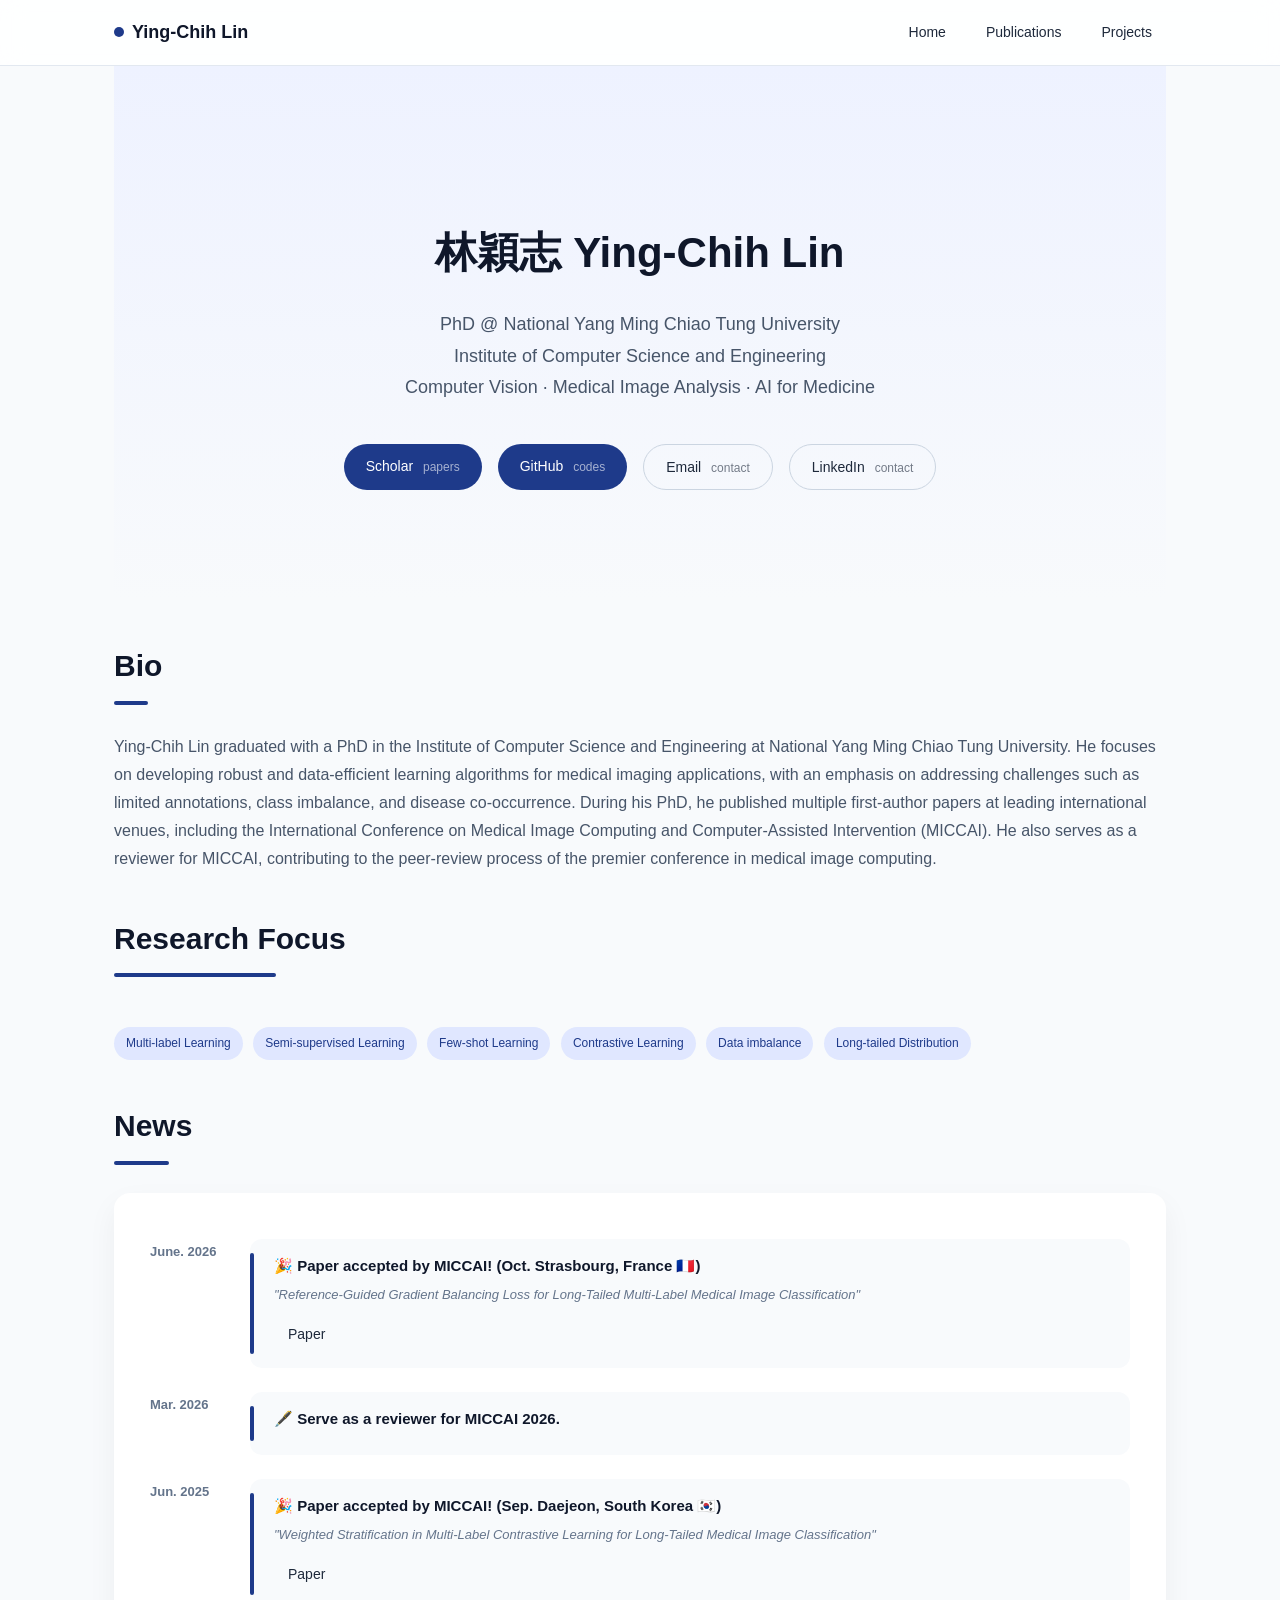
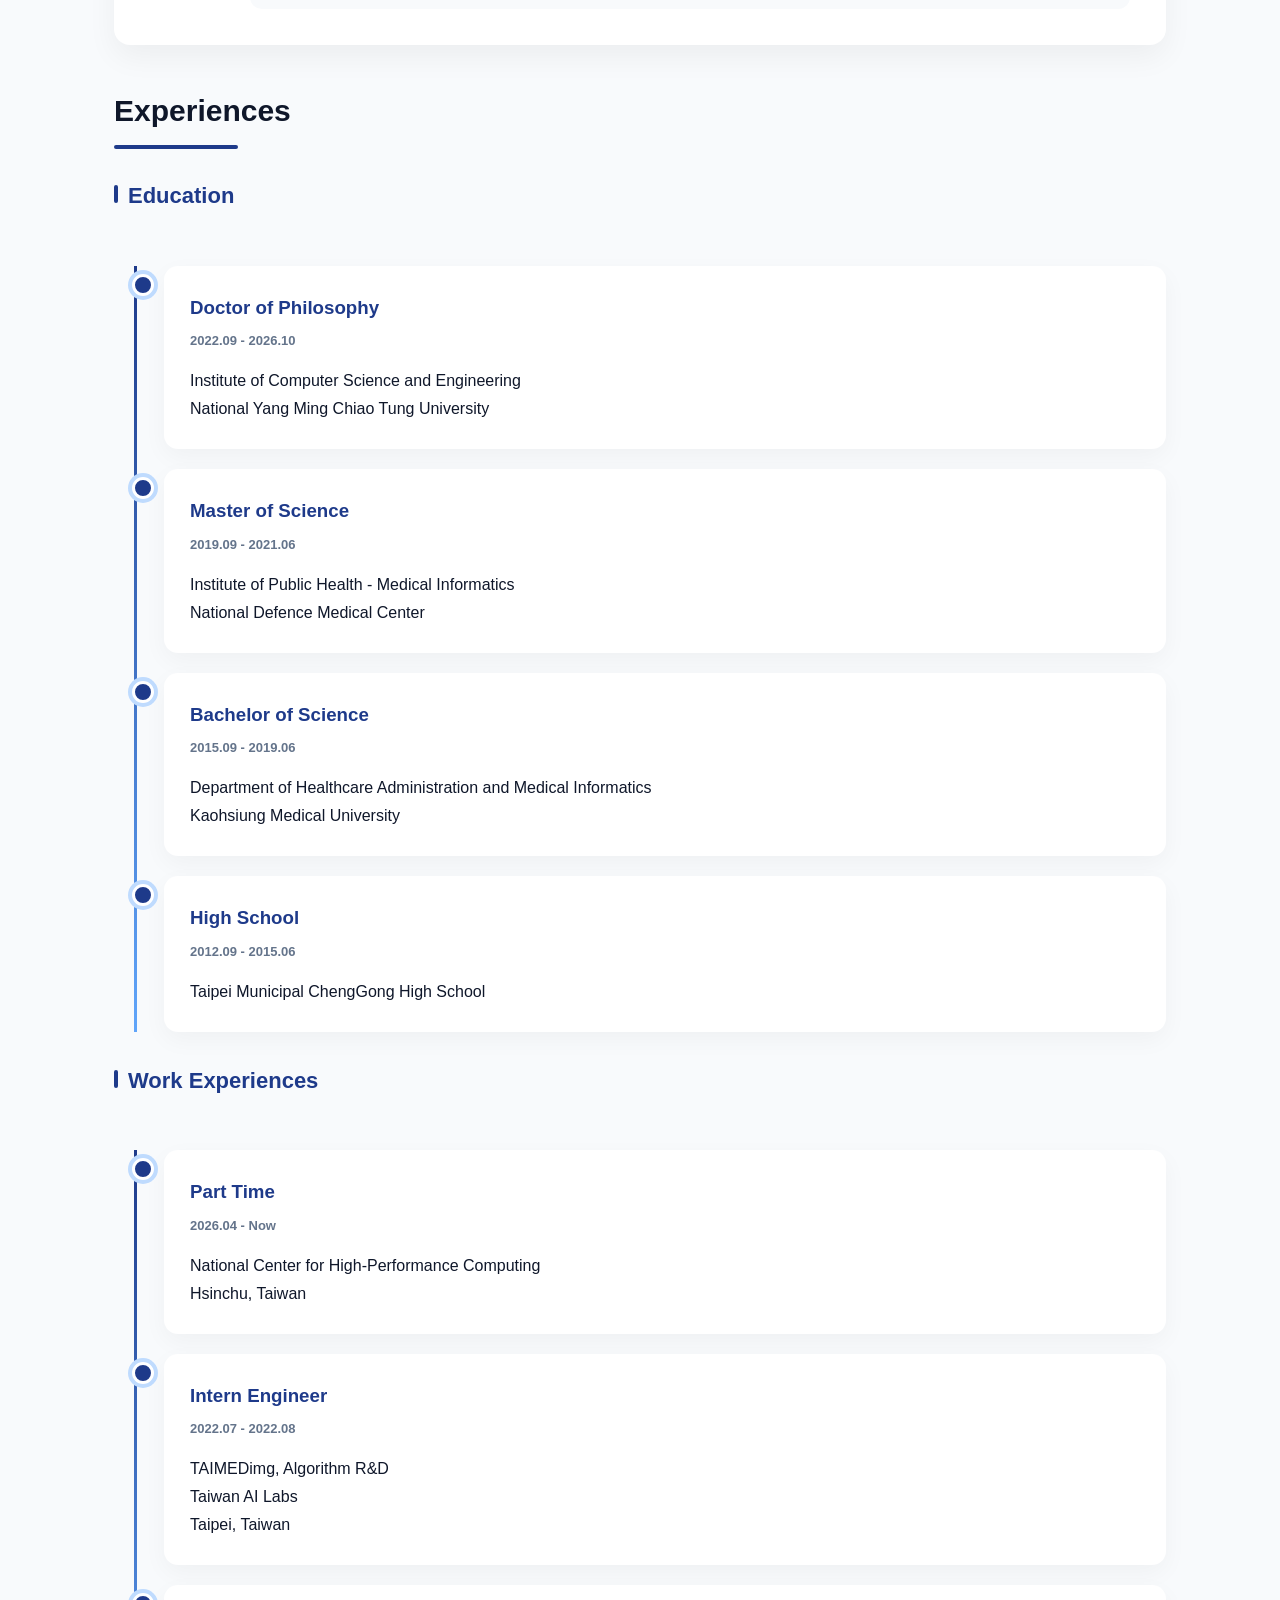
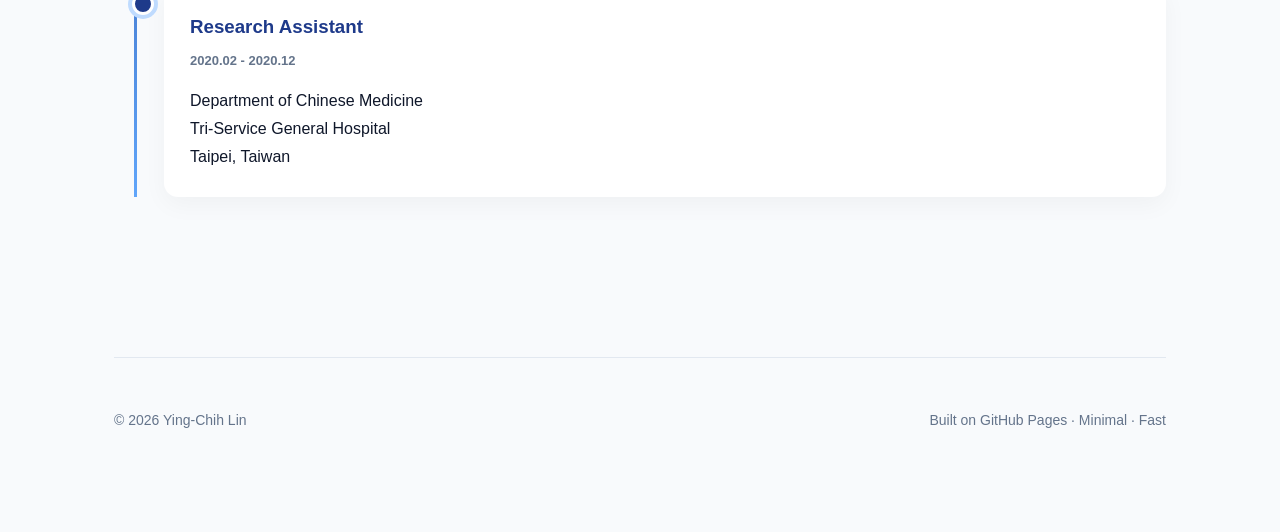
==== index.html @ f3a51320 "Rename display name to Ying-Chih Lin and mark equal contribution on MICCAI paper Co-Authored-By: Cla" ====
<!doctype html>
<html lang="zh-Hant">
<head>
  <meta charset="utf-8" />
  <meta name="viewport" content="width=device-width,initial-scale=1" />
  <title>Projects | Ying-Chih Lin</title>
  <link rel="stylesheet" href="assets/style.css" />
</head>
<body>
  <div class="nav">
    <div class="nav-inner">
      <div class="brand"><span class="dot"></span> Ying-Chih Lin</div>
      <div class="links">
        <a class="pill-link" href="#top">Home</a>
        <a class="pill-link" href="publications.html">Publications</a>
        <a class="pill-link" href="projects.html">Projects</a>
        <!-- <a class="pill-link" href="experience.html">Experience</a> -->
      </div>
    </div>
  </div>

  <div class="container" id="top">

    <!-- HERO -->
    <section class="hero hero-bg">
      <h1 class="h1">林穎志 Ying-Chih Lin</h1>
      <p class="subtitle">
        PhD @ National Yang Ming Chiao Tung University <br>
        Institute of Computer Science and Engineering <br>
        Computer Vision · Medical Image Analysis · AI for Medicine
      </p>

      <div class="actions">
        <a class="btn primary" href="https://scholar.google.com.tw/citations?user=gH6cDLkAAAAJ" target="_blank">
          Scholar <span class="hint">papers</span>
        </a>
        <a class="btn primary" href="https://github.com/xup6YJ" target="_blank">
          GitHub <span class="hint">codes</span>
        </a>
        <a class="btn" href="mailto:xup6yj9619@gmail.com" target="_blank">
          Email <span class="hint">contact</span>
        </a>
        <a class="btn" href="https://www.linkedin.com/in/ying-chih-lin-a31a74209?utm_source=share_via&utm_content=profile&utm_medium=member_ios" target="_blank">
          LinkedIn <span class="hint">contact</span>
        </a>

        
      </div>
    </section>

    <!-- BIO -->
    <section class="section bio-section">
      <h2 class="section-title">Bio</h2>
      <div class="bio-content">
        Ying-Chih Lin graduated with a PhD in the Institute of Computer Science and Engineering at National Yang Ming Chiao Tung University. He focuses on developing robust and data-efficient learning algorithms for medical imaging applications, with an emphasis on addressing challenges such as limited annotations, class imbalance, and disease co-occurrence. During his PhD, he published multiple first-author papers at leading international venues, including the International Conference on Medical Image Computing and Computer-Assisted Intervention (MICCAI). He also serves as a reviewer for MICCAI, contributing to the peer-review process of the premier conference in medical image computing.
      </div>
    </section>

    <!-- RESEARCH FOCUS -->
    <section class="section">
      <h2 class="section-title">Research Focus</h2>
      <div class="kv">
        <span class="tag">Multi-label Learning</span>
        <span class="tag">Semi-supervised Learning</span>
        <span class="tag">Few-shot Learning</span>
        <span class="tag">Contrastive Learning</span>
        <span class="tag">Data imbalance</span>
        <span class="tag">Long-tailed Distribution</span>
      </div>
    </section>

    <!-- NEWS -->
    <section class="section">
      <h2 class="section-title">News</h2>

      <div class="card-full">
        <div class="news-list">

        <div class="news-item">
          <div class="news-date">June. 2026</div>
          <div class="news-content">
            <div class="news-title">
              🎉 Paper accepted by MICCAI! (Oct. Strasbourg, France 🇫🇷)
            </div>
            <div class="news-desc">
              "Reference-Guided Gradient Balancing Loss for Long-Tailed Multi-Label Medical Image Classification"
            </div>
            <div class="news-links">
              <a class="pill-link" href="https://papers.miccai.org/miccai-2026/paper/0566_paper.pdf" target="_blank">
                Paper
              </a>
            </div>
          </div>
        </div>

        <div class="news-item">
          <div class="news-date">Mar. 2026</div>
          <div class="news-content">
            <div class="news-title">
              🖋️ Serve as a reviewer for MICCAI 2026.
            </div>
          </div>
        </div>

        <div class="news-item">
          <div class="news-date">Jun. 2025</div>
          <div class="news-content">
            <div class="news-title">
              🎉 Paper accepted by MICCAI! (Sep. Daejeon, South Korea 🇰🇷)
            </div>
            <div class="news-desc">
              "Weighted Stratification in Multi-Label Contrastive Learning for Long-Tailed Medical Image Classification"
            </div>
            <div class="news-links">
              <a class="pill-link" href="https://papers.miccai.org/miccai-2025/paper/1834_paper.pdf" target="_blank">
                Paper
              </a>
            </div>
          </div>
        </div>

      </div>
      </div>
    </section>

    <!-- EXPERIENCE -->
    <section id="experience" class="section">

    <h2 class="section-title">Experiences</h2>

    <!-- Education -->
    <div class="exp-group">
        <h3 class="exp-group-title">Education</h3>
        <div class="timeline">

        <div class="timeline-item">
            <div class="timeline-content">
            <h3>Doctor of Philosophy</h3>
            <span class="timeline-date">2022.09 - 2026.10</span>
            <p>
                Institute of Computer Science and Engineering<br>
                National Yang Ming Chiao Tung University
            </p>
            </div>
        </div>

        <div class="timeline-item">
            <div class="timeline-content">
            <h3>Master of Science</h3>
            <span class="timeline-date">2019.09 - 2021.06</span>
            <p>
                Institute of Public Health - Medical Informatics<br>
                National Defence Medical Center
            </p>
            </div>
        </div>

        <div class="timeline-item">
            <div class="timeline-content">
            <h3>Bachelor of Science</h3>
            <span class="timeline-date">2015.09 - 2019.06</span>
            <p>
                Department of Healthcare Administration and Medical Informatics<br>
                Kaohsiung Medical University
            </p>
            </div>
        </div>

        <div class="timeline-item">
            <div class="timeline-content">
            <h3>High School</h3>
            <span class="timeline-date">2012.09 - 2015.06</span>
            <p>
                Taipei Municipal ChengGong High School
            </p>
            </div>
        </div>

        </div>
    </div>

    <!-- Work -->
    <div class="exp-group">
        <h3 class="exp-group-title">Work Experiences</h3>
        <div class="timeline">
        
        <div class="timeline-item">
            <div class="timeline-content">
            <h3>Part Time</h3>
            <span class="timeline-date">2026.04 - Now</span>
            <p>
                <!-- TAIMEDimg, Algorithm R&D<br> -->
                National Center for High-Performance Computing<br>
                Hsinchu, Taiwan
            </p>
            </div>
        </div>


        <div class="timeline-item">
            <div class="timeline-content">
            <h3>Intern Engineer</h3>
            <span class="timeline-date">2022.07 - 2022.08</span>
            <p>
                TAIMEDimg, Algorithm R&D<br>
                Taiwan AI Labs<br>
                Taipei, Taiwan
            </p>
            </div>
        </div>


        <div class="timeline-item">
            <div class="timeline-content">
            <h3>Research Assistant</h3>
            <span class="timeline-date">2020.02 - 2020.12</span>
            <p>
                Department of Chinese Medicine<br>
                Tri-Service General Hospital<br>
                Taipei, Taiwan
            </p>
            </div>
        </div>

        </div>
    </div>

    </section>

    <div class="footer">
      <span>© <span id="y"></span> Ying-Chih Lin</span>
      <span>Built on GitHub Pages · Minimal · Fast</span>
    </div>

  </div>

  <script>
    document.getElementById("y").textContent = new Date().getFullYear();
  </script>
</body>
---- assets/style.css ----
/* ===============================
   Base Reset
================================ */
* {
  margin: 0;
  padding: 0;
  box-sizing: border-box;
}

html {
  scroll-behavior: smooth;
}


body {
  font-family: -apple-system, BlinkMacSystemFont, "Segoe UI",
               Roboto, "Helvetica Neue", Arial, sans-serif;
  background: #f8fafc;
  color: #0f172a;
  line-height: 1.75;
}

/* =====================================
   Layout
===================================== */
.container {
  max-width: 1100px;
  margin: 0 auto;
  padding: 0 24px 100px 24px;
}

.section-block {
  margin-top: 30px;
}

.section {
  margin-top: 40px;
}

.section-title {
  font-size: 30px;
  font-weight: 700;
  margin-bottom: 40px;
  position: relative;
  display: inline-block;
}

.section-title::after {
  content: "";
  position: absolute;
  left: 0;
  bottom: -12px;
  width: 70%;
  height: 4px;
  background: #1e3a8a;
  border-radius: 2px;
}

/* =====================================
   Navbar
===================================== */
.nav {
  position: sticky;
  top: 0;
  background: rgba(255,255,255,0.85);
  backdrop-filter: blur(12px);
  border-bottom: 1px solid #e2e8f0;
  z-index: 1000;
}

.nav-inner {
  max-width: 1100px;
  margin: 0 auto;
  padding: 14px 24px;
  display: flex;
  justify-content: space-between;
  align-items: center;
}

.brand {
  font-weight: 700;
  font-size: 18px;
  display: flex;
  align-items: center;
  gap: 8px;
}

.dot {
  width: 10px;
  height: 10px;
  background: #1e3a8a;
  border-radius: 50%;
}

.links {
  display: flex;
  gap: 12px;
}

.pill-link {
  text-decoration: none;
  padding: 6px 14px;
  font-size: 14px;
  border-radius: 20px;
  color: #1e293b;
  transition: 0.25s ease;
}

.pill-link:hover {
  background: #e0e7ff;
  color: #1e3a8a;
}

/* =====================================
   Hero
===================================== */
.hero {
  padding: 150px 0 110px 0;
  text-align: center;
  background: linear-gradient(to bottom, #eef2ff, #f8fafc);
}

.h1 {
  font-size: 42px;
  font-weight: 800;
  margin-bottom: 20px;
}

.subtitle {
  font-size: 18px;
  color: #475569;
  margin-bottom: 40px;
}

/* Buttons */
.actions {
  display: flex;
  justify-content: center;
  gap: 16px;
  flex-wrap: wrap;
}

.btn {
  padding: 10px 22px;
  border-radius: 30px;
  border: 1px solid #cbd5e1;
  text-decoration: none;
  font-size: 14px;
  color: #1e293b;
  transition: 0.25s ease;
}

.btn:hover {
  background: #e2e8f0;
}

.btn.primary {
  background: #1e3a8a;
  color: #ffffff;
  border: none;
}

.btn.primary:hover {
  background: #1d4ed8;
}

.hint {
  font-size: 12px;
  opacity: 0.6;
  margin-left: 6px;
}

/* =====================================
   Grid & Cards
===================================== */
.grid {
  width: 100%;
  display: grid;
  grid-template-columns: repeat(auto-fit, minmax(340px, 1fr));
  gap: 40px;
}

.card {
  background: #ffffff;
  padding: 36px;
  border-radius: 16px;
  box-shadow: 0 12px 30px rgba(0, 0, 0, 0.05);
  transition: transform 0.3s ease;
}

.card:hover {
  transform: translateY(-6px);
}

.card h2 {
  font-size: 20px;
  margin-bottom: 20px;
  color: #1e3a8a;
}

/* Full-width card (不分欄) */
.card-full {
  background: #ffffff;
  padding: 36px;
  border-radius: 16px;
  box-shadow: 0 12px 30px rgba(0, 0, 0, 0.05);
  transition: transform 0.3s ease;
}

.card-full:hover {
  transform: translateY(-6px);
}

.card-full h2 {
  font-size: 20px;
  margin-bottom: 20px;
  color: #1e3a8a;
}

.meta {
  font-size: 14px;
  color: #475569;
  margin-bottom: 16px;
}

.hr {
  margin: 30px 0;
  height: 1px;
  background: #e2e8f0;
}

.kv {
  margin-top: 16px;
}

.tag {
  display: inline-block;
  background: #e0e7ff;
  color: #1e3a8a;
  padding: 6px 12px;
  border-radius: 20px;
  font-size: 12px;
  margin: 6px 6px 0 0;
}

/* =====================================
   Experience Group
===================================== */
.exp-group {
  margin-bottom: 30px;
}

.exp-group-title {
  font-size: 22px;
  margin-bottom: 50px;
  color: #1e3a8a;
  padding-left: 14px;
  position: relative;
}

.exp-group-title::before {
  content: "";
  position: absolute;
  left: 0;
  top: 8px;
  width: 4px;
  height: 18px;
  background: #1e3a8a;
  border-radius: 2px;
}

/* =====================================
   Timeline
===================================== */
.timeline {
  position: relative;
  padding-left: 50px;
}

.timeline::before {
  content: "";
  position: absolute;
  left: 20px;
  top: 0;
  width: 3px;
  height: 100%;
  background: linear-gradient(to bottom, #1e3a8a, #60a5fa);
}

.timeline-item {
  position: relative;
  margin-bottom: 20px;
}

.timeline-item::before {
  content: "";
  position: absolute;
  left: -32px;
  top: 8px;
  width: 16px;
  height: 16px;
  background: #1e3a8a;
  border-radius: 50%;
  border: 3px solid #ffffff;
  box-shadow: 0 0 0 4px #bfdbfe;
}

.timeline-content {
  background: #ffffff;
  padding: 26px;
  border-radius: 14px;
  box-shadow: 0 8px 24px rgba(0, 0, 0, 0.04);
}

.timeline-content h3 {
  margin-bottom: 6px;
  color: #1e3a8a;
}

.timeline-date {
  display: block;
  font-size: 13px;
  font-weight: 600;
  color: #64748b;
  margin-bottom: 14px;
}

/* =====================================
   Footer
===================================== */
.footer {
  margin-top: 160px;
  padding-top: 50px;
  border-top: 1px solid #e2e8f0;
  display: flex;
  justify-content: space-between;
  flex-wrap: wrap;
  gap: 12px;
  font-size: 14px;
  color: #64748b;
}


/* =====================================
   Publications
===================================== */

.pub-wrapper {
  margin-top: 80px;
}

.pub-item {
  position: relative;
  padding: 28px 28px 28px 40px;
  margin-bottom: 20px;
  background: #ffffff;
  border-radius: 14px;
  box-shadow: 0 10px 28px rgba(0,0,0,0.04);
  transition: transform 0.25s ease;
}

.pub-item:hover {
  transform: translateY(-4px);
}

/* 左側藍線 */
.pub-item::before {
  content: "";
  position: absolute;
  left: 0;
  top: 24px;
  width: 4px;
  height: calc(100% - 48px);
  background: linear-gradient(to bottom, #1e3a8a, #60a5fa);
  border-radius: 2px;
}

.pub-title {
  font-size: 18px;
  font-weight: 700;
  margin-bottom: 10px;
  line-height: 1.5;
  color: #0f172a;
}

.pub-venue {
  font-size: 14px;
  font-weight: 600;
  color: #1e3a8a;
  margin-bottom: 8px;
}

.pub-authors {
  font-size: 14px;
  color: #475569;
  margin-bottom: 14px;
  line-height: 1.6;
}

.pub-links {
  display: flex;
  gap: 12px;
  flex-wrap: wrap;
}


/* =====================================
   News Section
===================================== */

.news-list {
  display: flex;
  flex-direction: column;
  gap: 24px;
  margin-top: 10px;
}

.news-item {
  display: flex;
  gap: 20px;
  position: relative;
}

.news-date {
  flex-shrink: 0;
  width: 80px;
  font-size: 13px;
  font-weight: 600;
  color: #64748b;
  padding-top: 2px;
}

.news-content {
  flex: 1;
  position: relative;
  padding: 16px 20px 16px 24px;
  border-radius: 12px;
  background: #f8fafc;
  transition: all 0.25s ease;
}

.news-content:hover {
  background: #f1f5f9;
  transform: translateX(4px);
}

/* 左側藍色標記線 */
.news-content::before {
  content: "";
  position: absolute;
  left: 0;
  top: 14px;
  width: 4px;
  height: calc(100% - 28px);
  background: #1e3a8a;
  border-radius: 2px;
}

.news-title {
  font-weight: 600;
  font-size: 15px;
  color: #0f172a;
  margin-bottom: 8px;
  line-height: 1.5;
}

.news-desc {
  font-size: 13px;
  color: #64748b;
  margin-bottom: 10px;
  line-height: 1.6;
  font-style: italic;
}

.news-links {
  display: flex;
  gap: 10px;
  flex-wrap: wrap;
}

.bio-content {
  min-height: 100px;
  color: #475569;
}
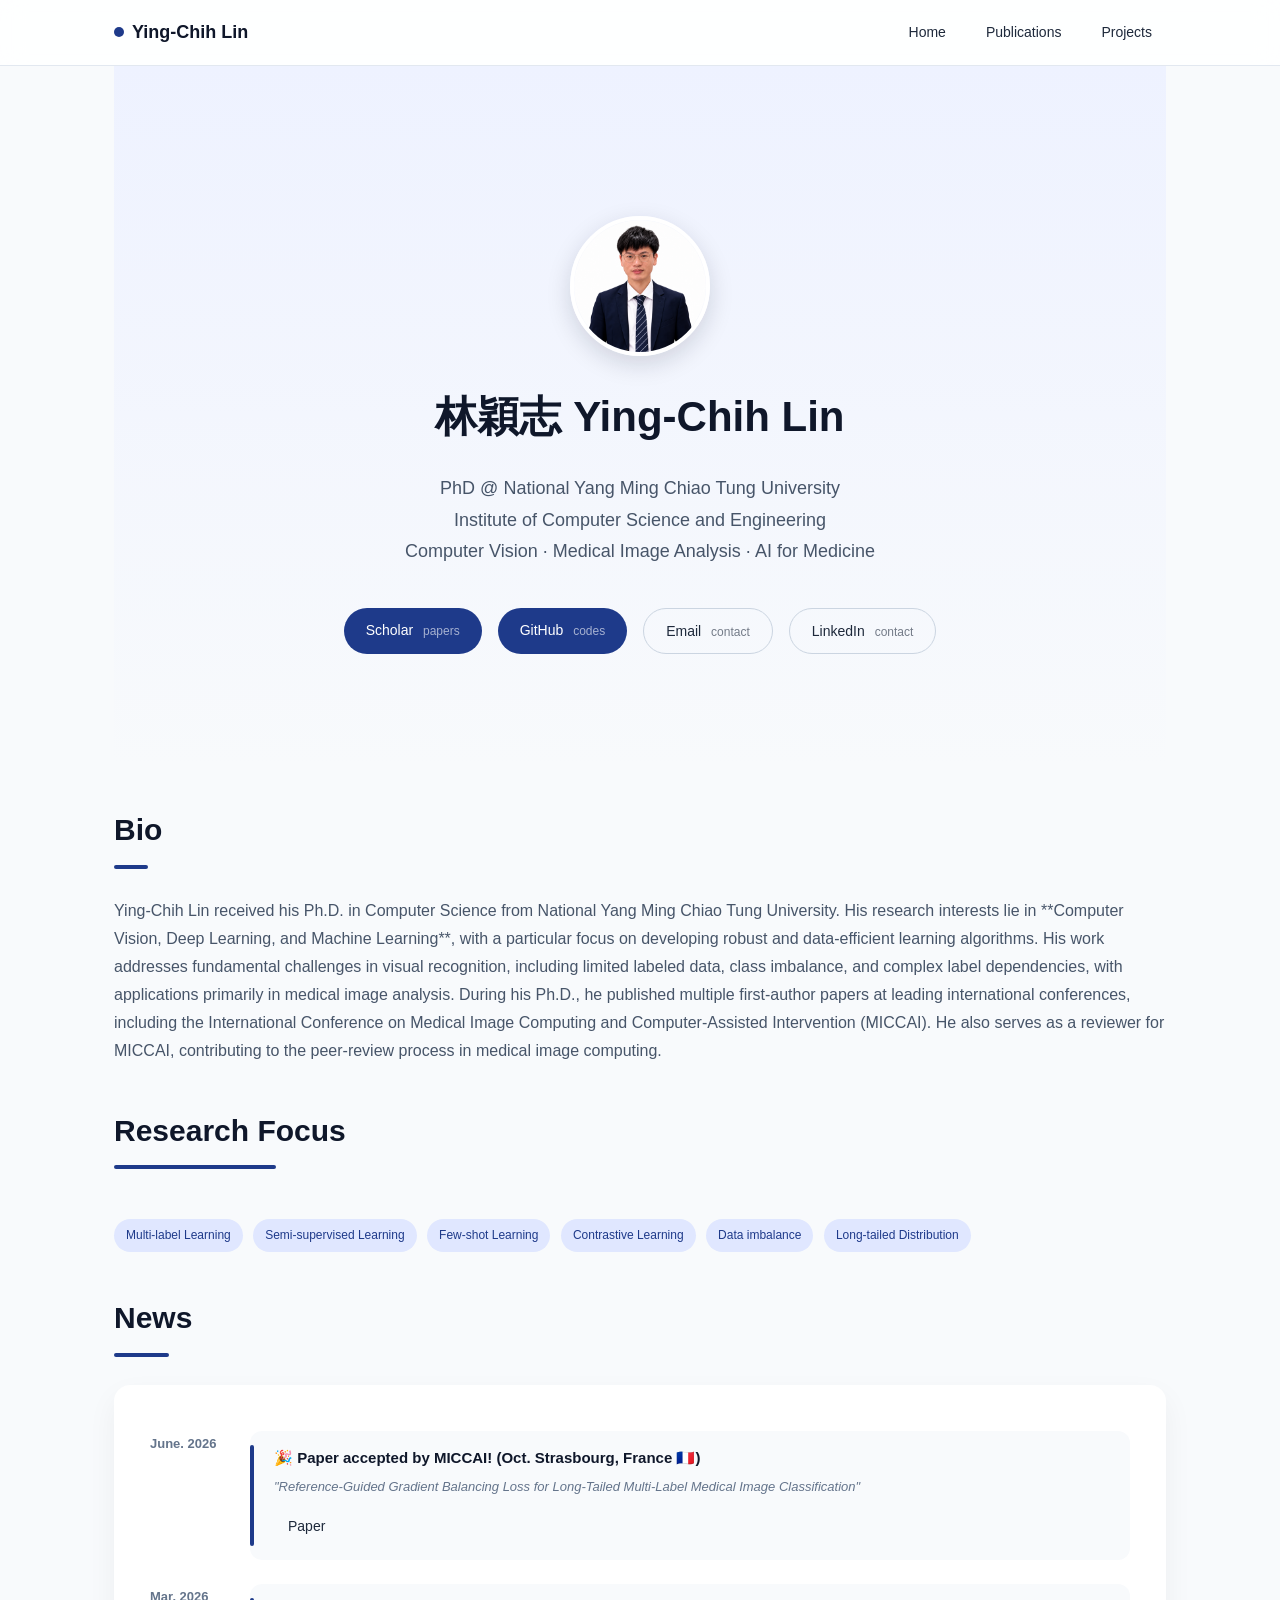
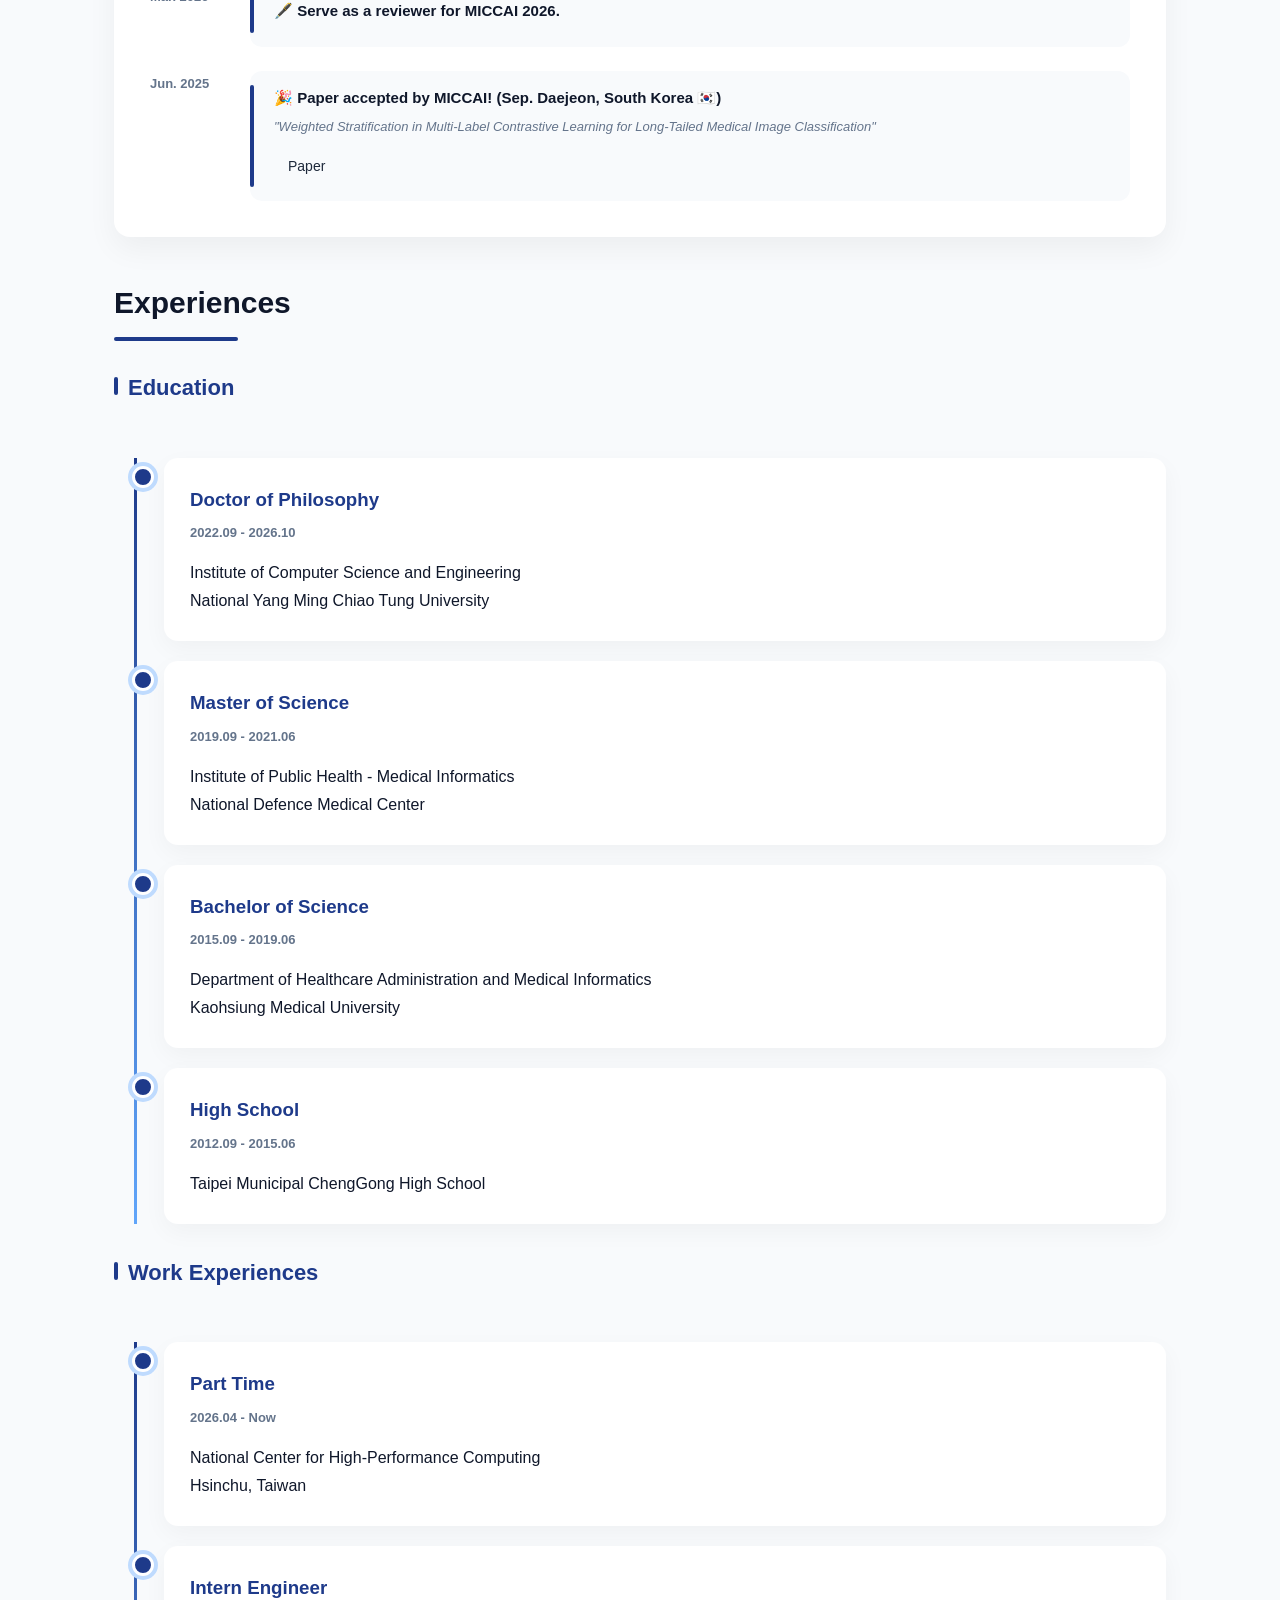
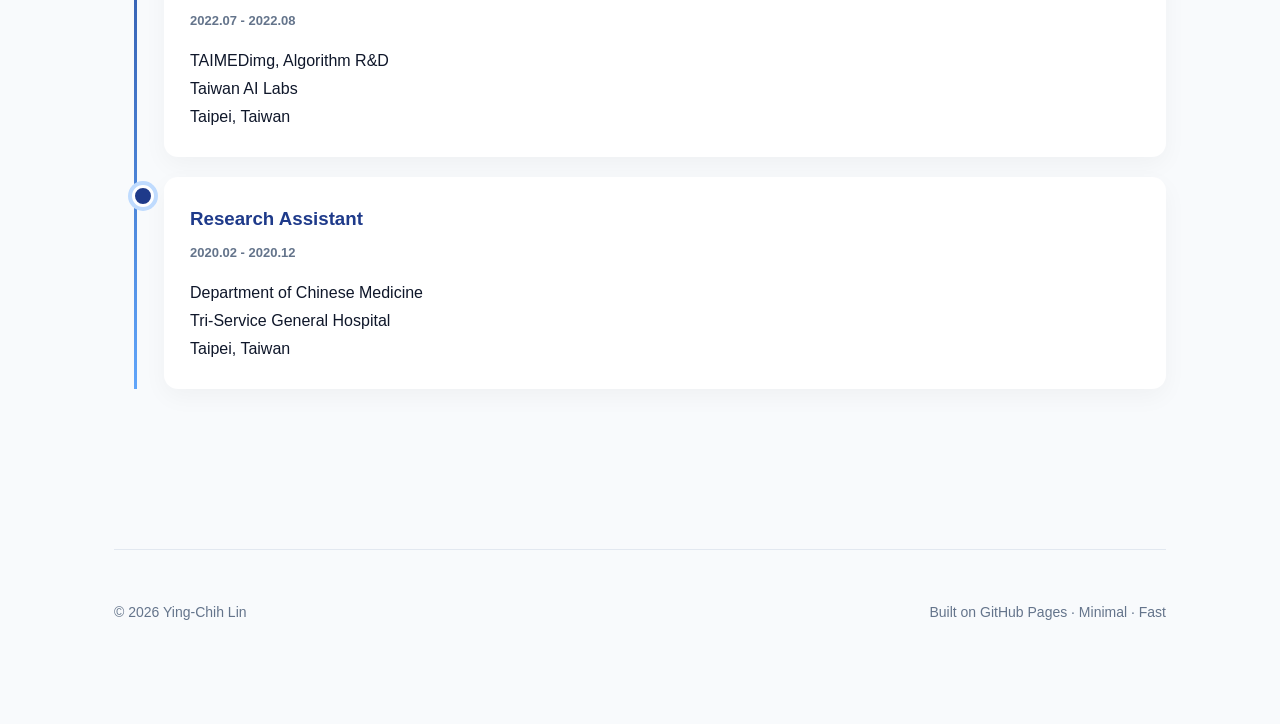
==== commit 37b6477a: "Add profile photo to homepage hero Co-Authored-By: Claude Opus 5.5 <noreply@anthropic.com>" ====
--- a/index.html
+++ b/index.html
@@ -23,6 +23,7 @@
 
     <!-- HERO -->
     <section class="hero hero-bg">
+      <img class="avatar" src="assets/profile_400.png" alt="Ying-Chih Lin" />
       <h1 class="h1">林穎志 Ying-Chih Lin</h1>
       <p class="subtitle">
         PhD @ National Yang Ming Chiao Tung University <br>
@@ -52,7 +53,7 @@
     <section class="section bio-section">
       <h2 class="section-title">Bio</h2>
       <div class="bio-content">
-        Ying-Chih Lin graduated with a PhD in the Institute of Computer Science and Engineering at National Yang Ming Chiao Tung University. He focuses on developing robust and data-efficient learning algorithms for medical imaging applications, with an emphasis on addressing challenges such as limited annotations, class imbalance, and disease co-occurrence. During his PhD, he published multiple first-author papers at leading international venues, including the International Conference on Medical Image Computing and Computer-Assisted Intervention (MICCAI). He also serves as a reviewer for MICCAI, contributing to the peer-review process of the premier conference in medical image computing.
+        Ying-Chih Lin received his Ph.D. in Computer Science from National Yang Ming Chiao Tung University. His research interests lie in **Computer Vision, Deep Learning, and Machine Learning**, with a particular focus on developing robust and data-efficient learning algorithms. His work addresses fundamental challenges in visual recognition, including limited labeled data, class imbalance, and complex label dependencies, with applications primarily in medical image analysis. During his Ph.D., he published multiple first-author papers at leading international conferences, including the International Conference on Medical Image Computing and Computer-Assisted Intervention (MICCAI). He also serves as a reviewer for MICCAI, contributing to the peer-review process in medical image computing.
       </div>
     </section>
 
--- a/assets/style.css
+++ b/assets/style.css
@@ -120,6 +120,17 @@
   background: linear-gradient(to bottom, #eef2ff, #f8fafc);
 }
 
+.avatar {
+  display: block;
+  width: 140px;
+  height: 140px;
+  margin: 0 auto 24px auto;
+  border-radius: 50%;
+  object-fit: cover;
+  border: 4px solid #fff;
+  box-shadow: 0 8px 24px rgba(15, 23, 42, 0.15);
+}
+
 .h1 {
   font-size: 42px;
   font-weight: 800;
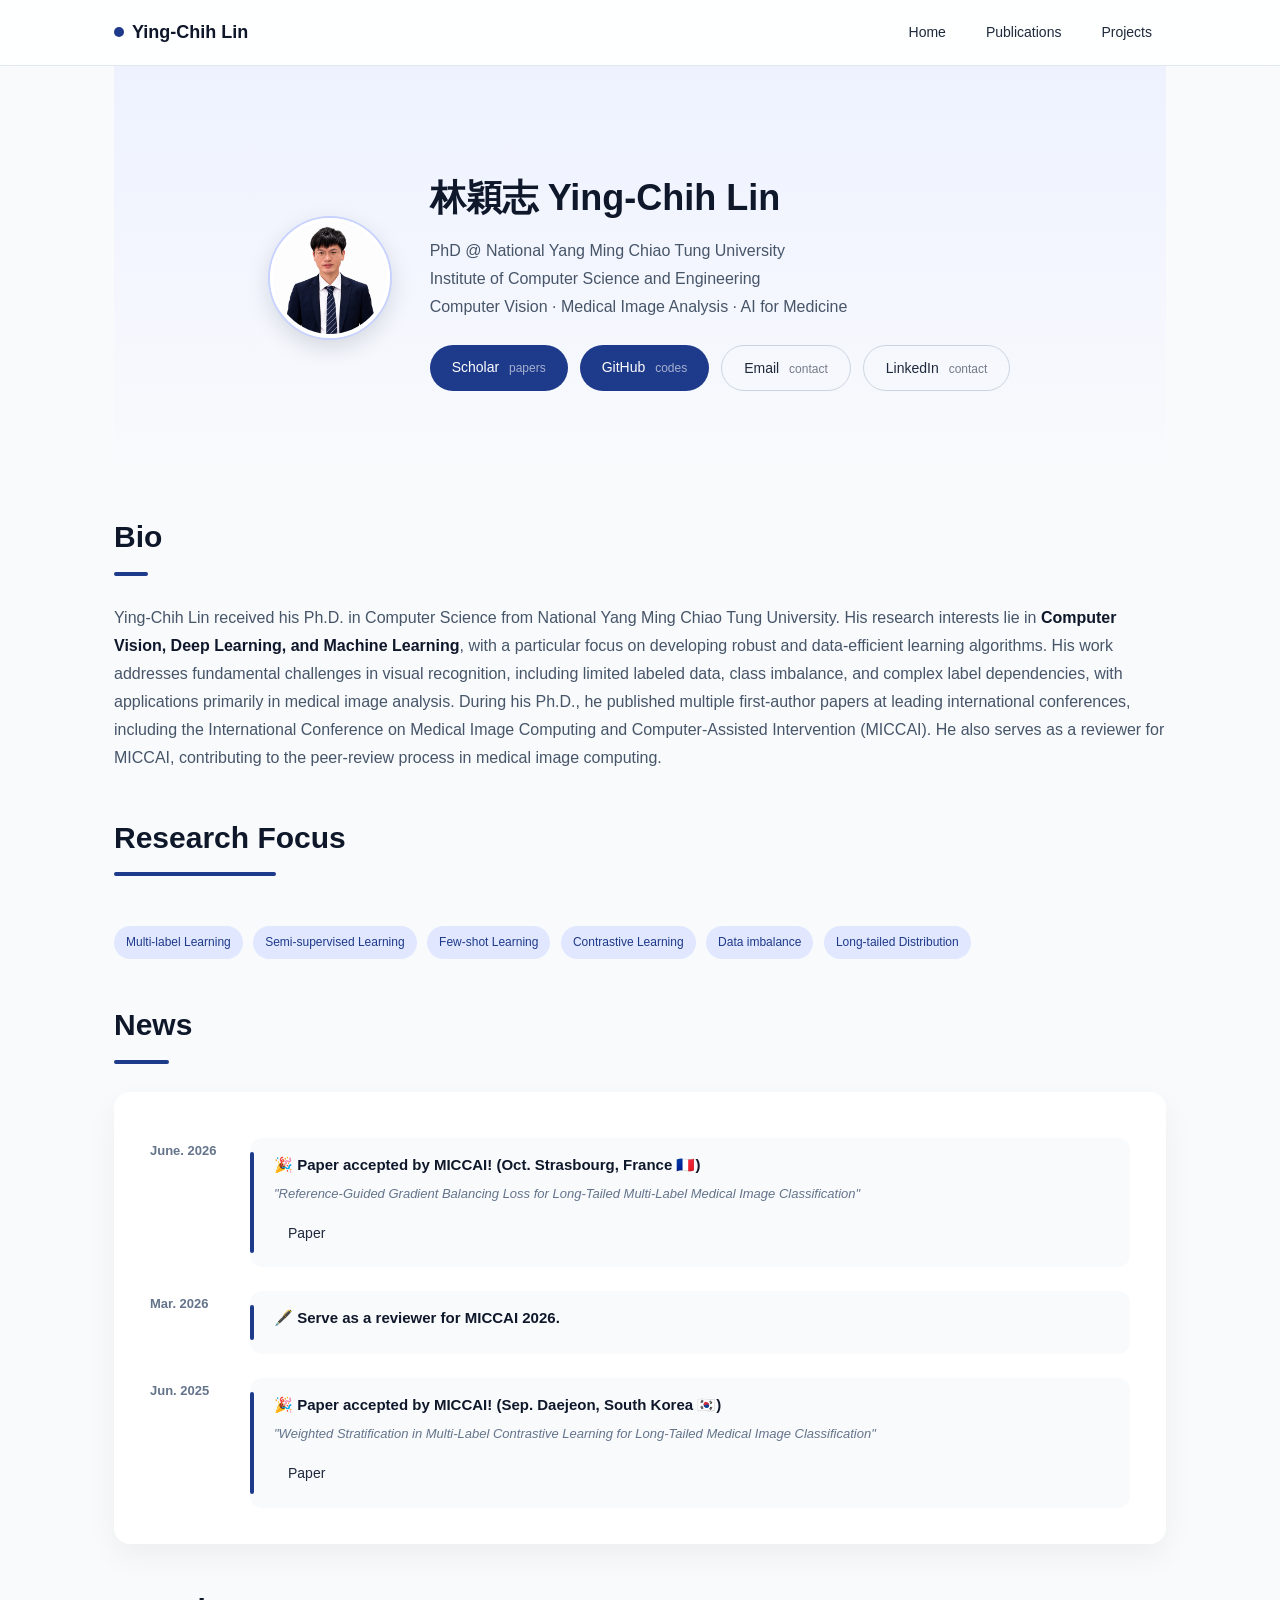
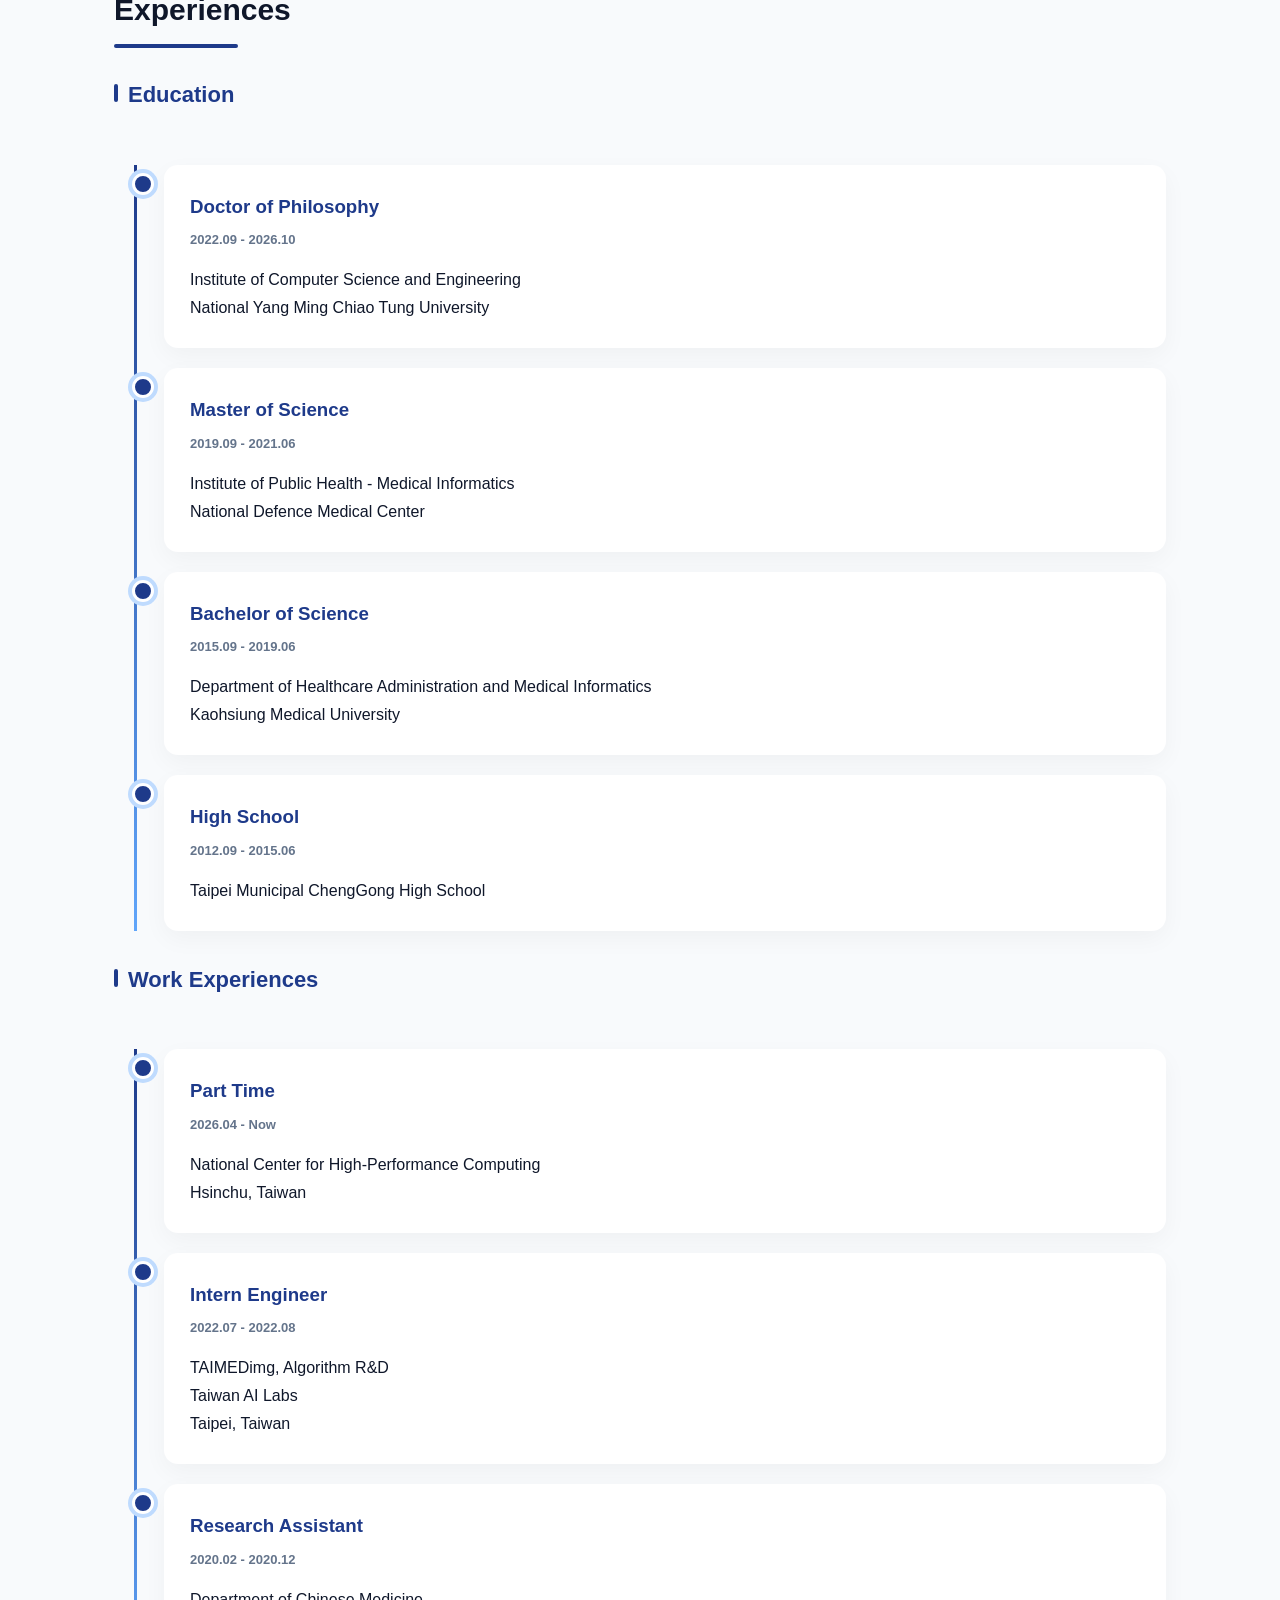
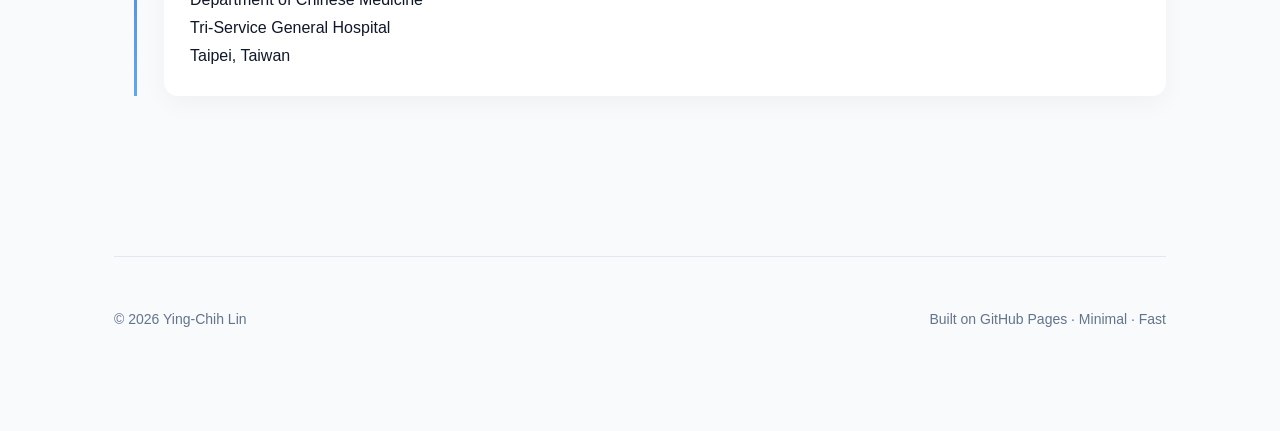
==== commit 5a0b3c6f: "Redesign homepage hero with side-by-side photo and bold bio keywords Co-Authored-By: Claude Opus 5.5" ====
--- a/index.html
+++ b/index.html
@@ -22,8 +22,9 @@
   <div class="container" id="top">
 
     <!-- HERO -->
-    <section class="hero hero-bg">
+    <section class="hero hero-bg hero-profile">
       <img class="avatar" src="assets/profile_400.png" alt="Ying-Chih Lin" />
+      <div class="hero-text">
       <h1 class="h1">林穎志 Ying-Chih Lin</h1>
       <p class="subtitle">
         PhD @ National Yang Ming Chiao Tung University <br>
@@ -45,7 +46,8 @@
           LinkedIn <span class="hint">contact</span>
         </a>
 
-        
+
+      </div>
       </div>
     </section>
 
@@ -53,7 +55,7 @@
     <section class="section bio-section">
       <h2 class="section-title">Bio</h2>
       <div class="bio-content">
-        Ying-Chih Lin received his Ph.D. in Computer Science from National Yang Ming Chiao Tung University. His research interests lie in **Computer Vision, Deep Learning, and Machine Learning**, with a particular focus on developing robust and data-efficient learning algorithms. His work addresses fundamental challenges in visual recognition, including limited labeled data, class imbalance, and complex label dependencies, with applications primarily in medical image analysis. During his Ph.D., he published multiple first-author papers at leading international conferences, including the International Conference on Medical Image Computing and Computer-Assisted Intervention (MICCAI). He also serves as a reviewer for MICCAI, contributing to the peer-review process in medical image computing.
+        Ying-Chih Lin received his Ph.D. in Computer Science from National Yang Ming Chiao Tung University. His research interests lie in <strong>Computer Vision, Deep Learning, and Machine Learning</strong>, with a particular focus on developing robust and data-efficient learning algorithms. His work addresses fundamental challenges in visual recognition, including limited labeled data, class imbalance, and complex label dependencies, with applications primarily in medical image analysis. During his Ph.D., he published multiple first-author papers at leading international conferences, including the International Conference on Medical Image Computing and Computer-Assisted Intervention (MICCAI). He also serves as a reviewer for MICCAI, contributing to the peer-review process in medical image computing.
       </div>
     </section>
 
--- a/assets/style.css
+++ b/assets/style.css
@@ -120,15 +120,60 @@
   background: linear-gradient(to bottom, #eef2ff, #f8fafc);
 }
 
+/* Homepage hero: photo left, name & affiliation right */
+.hero-profile {
+  display: flex;
+  align-items: center;
+  justify-content: center;
+  gap: 40px;
+  padding: 100px 0 80px 0;
+  text-align: left;
+}
+
+.hero-text {
+  min-width: 0;
+}
+
+.hero-profile .h1 {
+  font-size: 36px;
+  margin-bottom: 8px;
+}
+
+.hero-profile .subtitle {
+  font-size: 16px;
+  margin-bottom: 24px;
+}
+
+.hero-profile .actions {
+  justify-content: flex-start;
+  gap: 12px;
+}
+
 .avatar {
-  display: block;
-  width: 140px;
-  height: 140px;
-  margin: 0 auto 24px auto;
+  flex-shrink: 0;
+  width: 120px;
+  height: 120px;
   border-radius: 50%;
   object-fit: cover;
   border: 4px solid #fff;
-  box-shadow: 0 8px 24px rgba(15, 23, 42, 0.15);
+  box-shadow: 0 0 0 2px #c7d2fe, 0 8px 24px rgba(15, 23, 42, 0.15);
+}
+
+@media (max-width: 640px) {
+  .hero-profile {
+    flex-direction: column;
+    gap: 20px;
+    padding: 60px 0 50px 0;
+    text-align: center;
+  }
+
+  .hero-profile .h1 {
+    font-size: 28px;
+  }
+
+  .hero-profile .actions {
+    justify-content: center;
+  }
 }
 
 .h1 {
@@ -493,3 +538,7 @@
   min-height: 100px;
   color: #475569;
 }
+
+.bio-content strong {
+  color: #0f172a;
+}
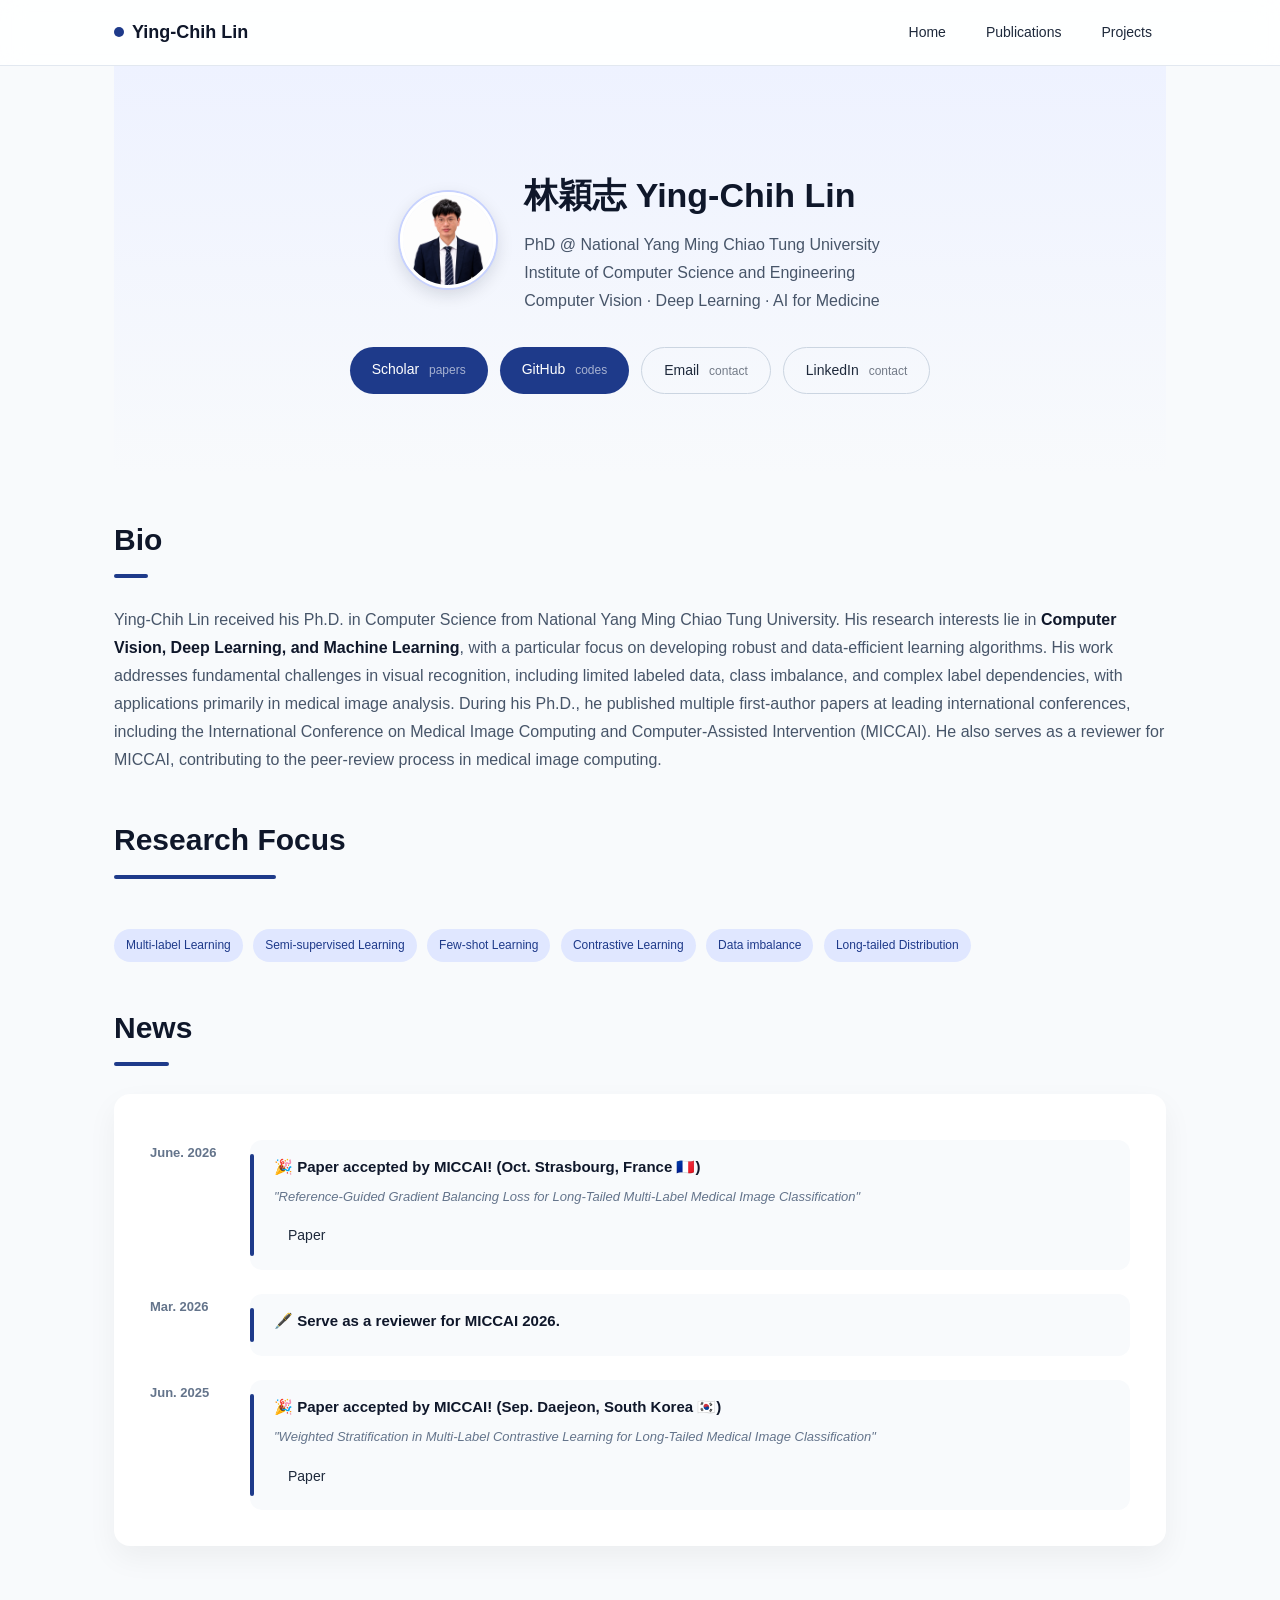
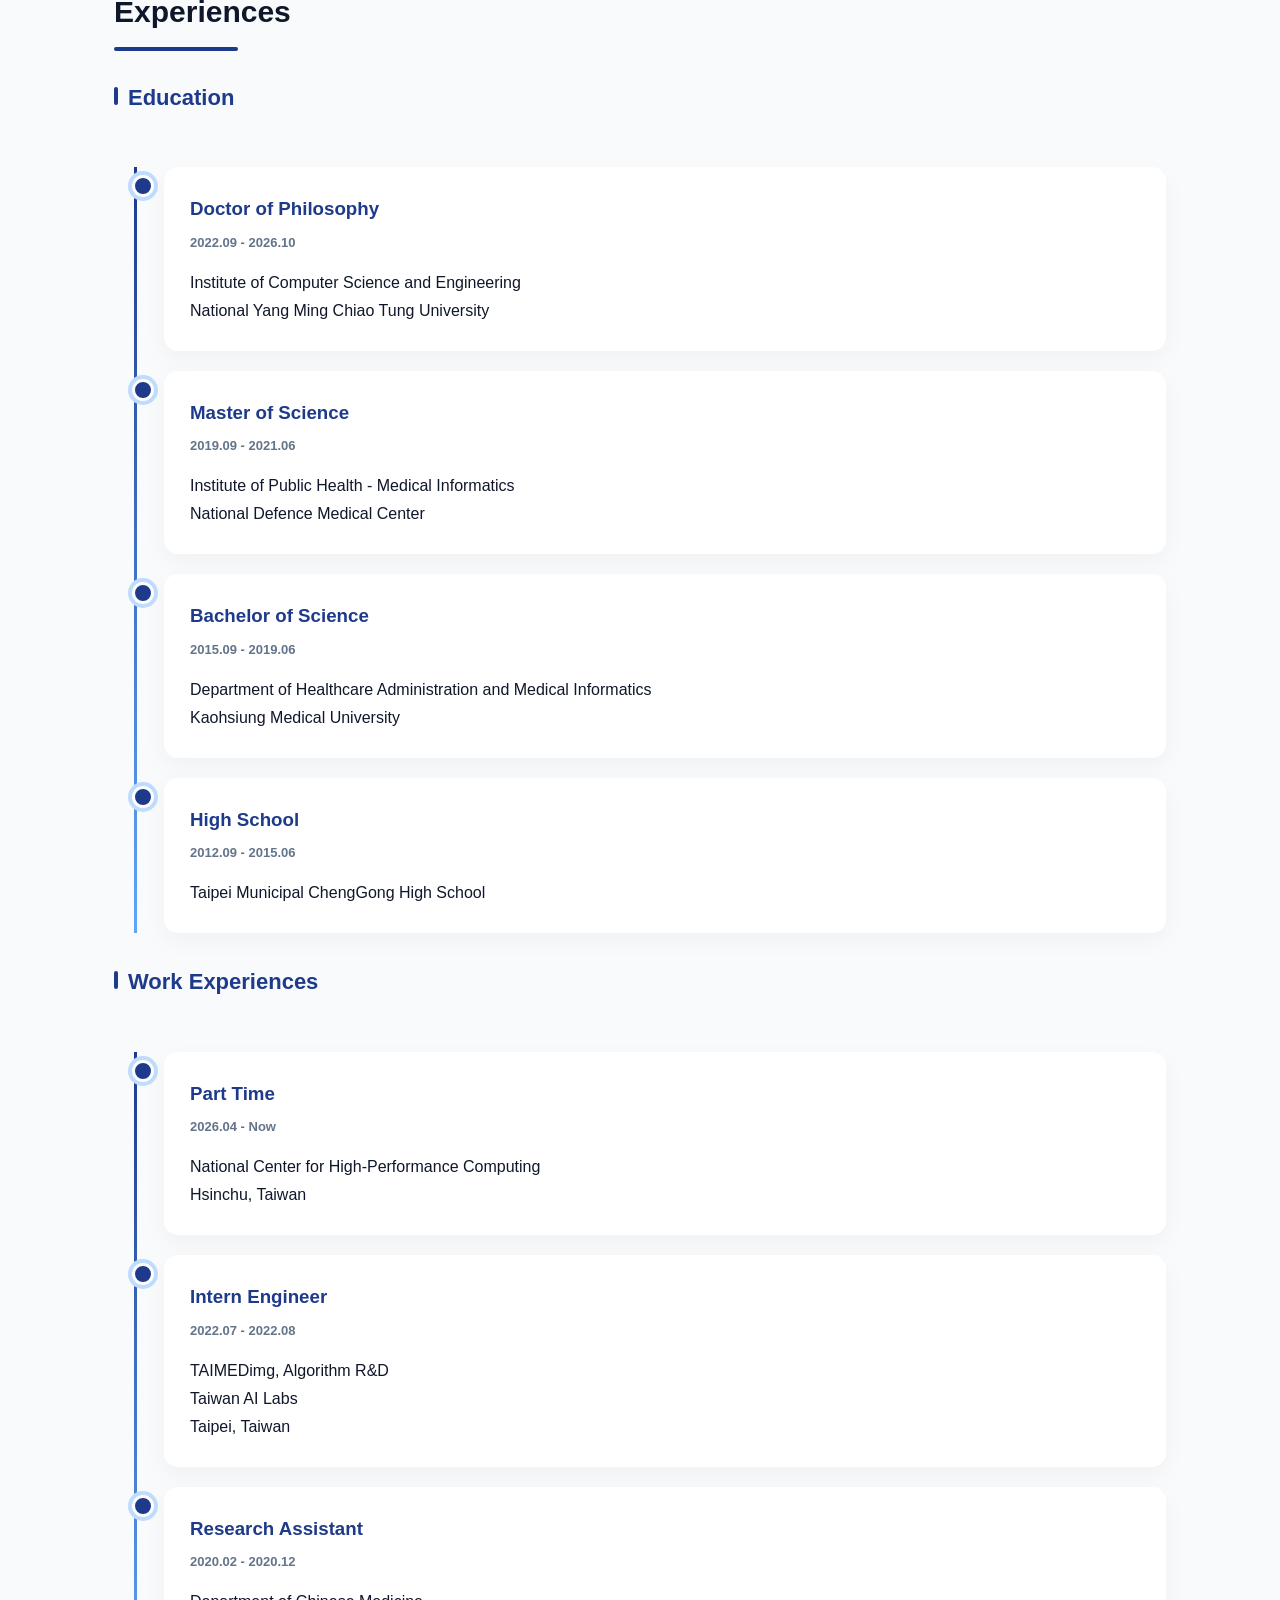
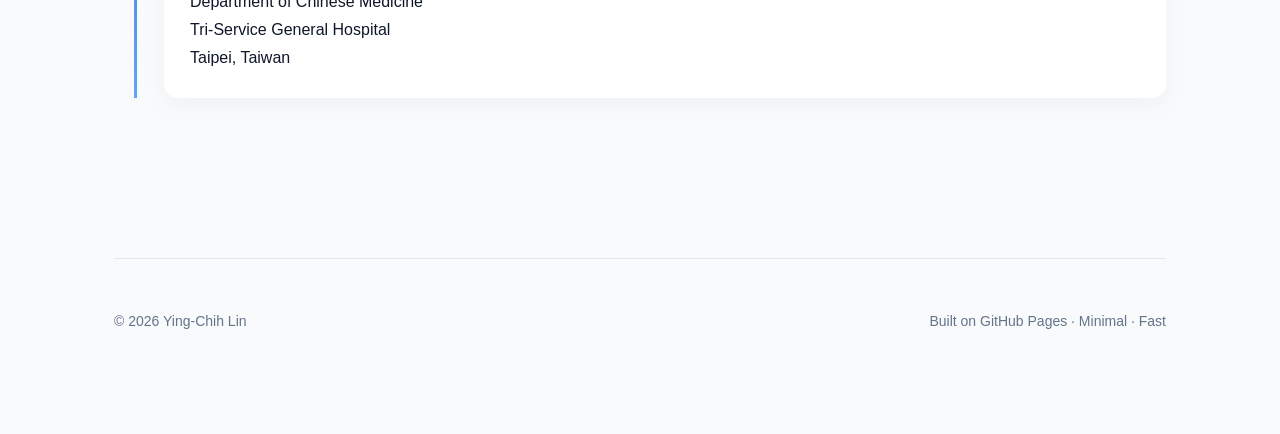
==== commit 3bdeab0e: "Shrink profile photo and move links below photo and name Co-Authored-By: Claude Opus 5.5 <noreply@an" ====
--- a/index.html
+++ b/index.html
@@ -23,14 +23,17 @@
 
     <!-- HERO -->
     <section class="hero hero-bg hero-profile">
-      <img class="avatar" src="assets/profile_400.png" alt="Ying-Chih Lin" />
-      <div class="hero-text">
-      <h1 class="h1">林穎志 Ying-Chih Lin</h1>
-      <p class="subtitle">
-        PhD @ National Yang Ming Chiao Tung University <br>
-        Institute of Computer Science and Engineering <br>
-        Computer Vision · Medical Image Analysis · AI for Medicine
-      </p>
+      <div class="hero-top">
+        <img class="avatar" src="assets/profile_400.png" alt="Ying-Chih Lin" />
+        <div class="hero-text">
+          <h1 class="h1">林穎志 Ying-Chih Lin</h1>
+          <p class="subtitle">
+            PhD @ National Yang Ming Chiao Tung University <br>
+            Institute of Computer Science and Engineering <br>
+            Computer Vision · Deep Learning · AI for Medicine
+          </p>
+        </div>
+      </div>
 
       <div class="actions">
         <a class="btn primary" href="https://scholar.google.com.tw/citations?user=gH6cDLkAAAAJ" target="_blank">
@@ -47,7 +50,6 @@
         </a>
 
 
-      </div>
       </div>
     </section>
 
--- a/assets/style.css
+++ b/assets/style.css
@@ -120,13 +120,17 @@
   background: linear-gradient(to bottom, #eef2ff, #f8fafc);
 }
 
-/* Homepage hero: photo left, name & affiliation right */
+/* Homepage hero: photo left, name & affiliation right, links below */
 .hero-profile {
+  padding: 100px 0 80px 0;
+}
+
+.hero-top {
   display: flex;
   align-items: center;
   justify-content: center;
-  gap: 40px;
-  padding: 100px 0 80px 0;
+  gap: 28px;
+  margin-bottom: 32px;
   text-align: left;
 }
 
@@ -135,44 +139,51 @@
 }
 
 .hero-profile .h1 {
-  font-size: 36px;
-  margin-bottom: 8px;
+  font-size: 34px;
+  margin-bottom: 6px;
 }
 
 .hero-profile .subtitle {
   font-size: 16px;
-  margin-bottom: 24px;
+  margin-bottom: 0;
 }
 
 .hero-profile .actions {
-  justify-content: flex-start;
   gap: 12px;
 }
 
 .avatar {
   flex-shrink: 0;
-  width: 120px;
-  height: 120px;
+  width: 96px;
+  height: 96px;
   border-radius: 50%;
   object-fit: cover;
-  border: 4px solid #fff;
-  box-shadow: 0 0 0 2px #c7d2fe, 0 8px 24px rgba(15, 23, 42, 0.15);
+  border: 3px solid #fff;
+  box-shadow: 0 0 0 2px #c7d2fe, 0 6px 18px rgba(15, 23, 42, 0.15);
 }
 
 @media (max-width: 640px) {
   .hero-profile {
-    flex-direction: column;
-    gap: 20px;
-    padding: 60px 0 50px 0;
-    text-align: center;
+    padding: 48px 0 40px 0;
   }
 
+  .hero-top {
+    gap: 16px;
+    margin-bottom: 24px;
+  }
+
+  .avatar {
+    width: 72px;
+    height: 72px;
+  }
+
   .hero-profile .h1 {
-    font-size: 28px;
+    font-size: 22px;
   }
 
-  .hero-profile .actions {
-    justify-content: center;
+  .hero-profile .subtitle {
+    font-size: 13px;
+    line-height: 1.6;
   }
 }
 
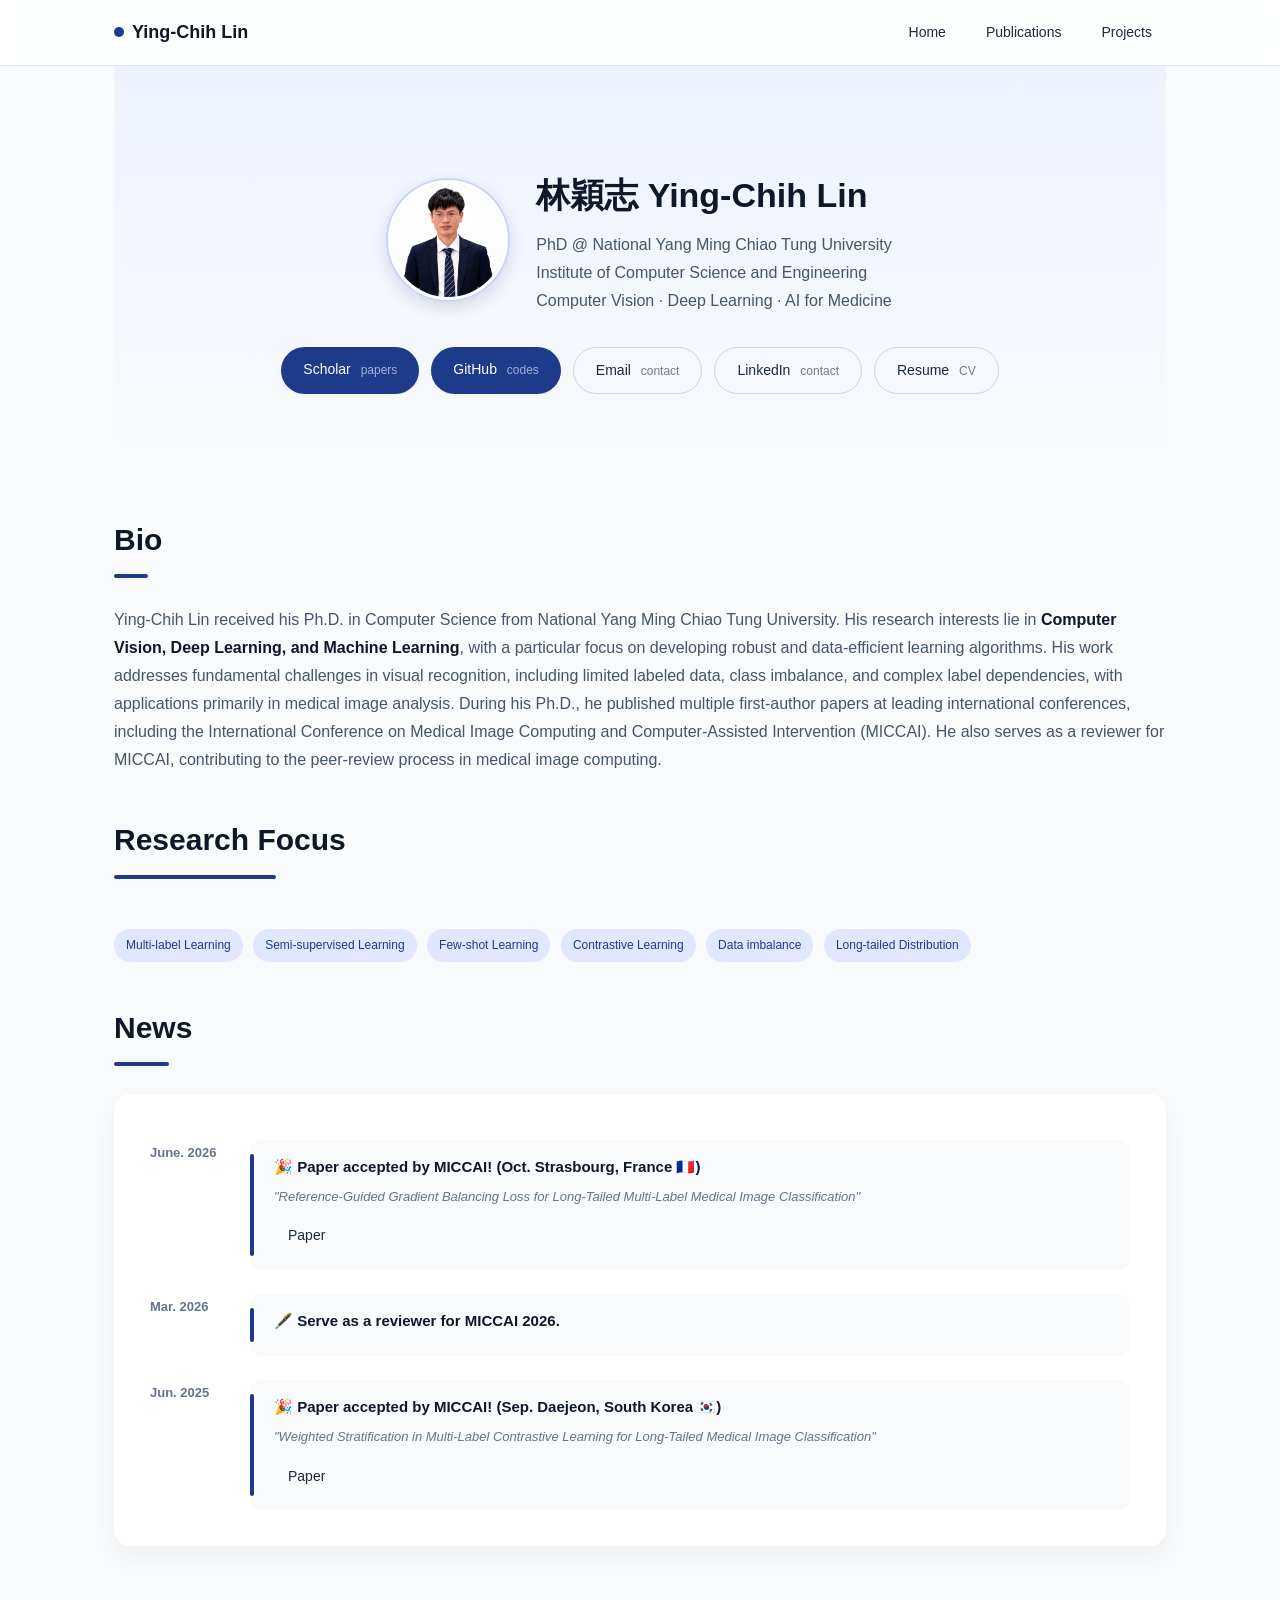
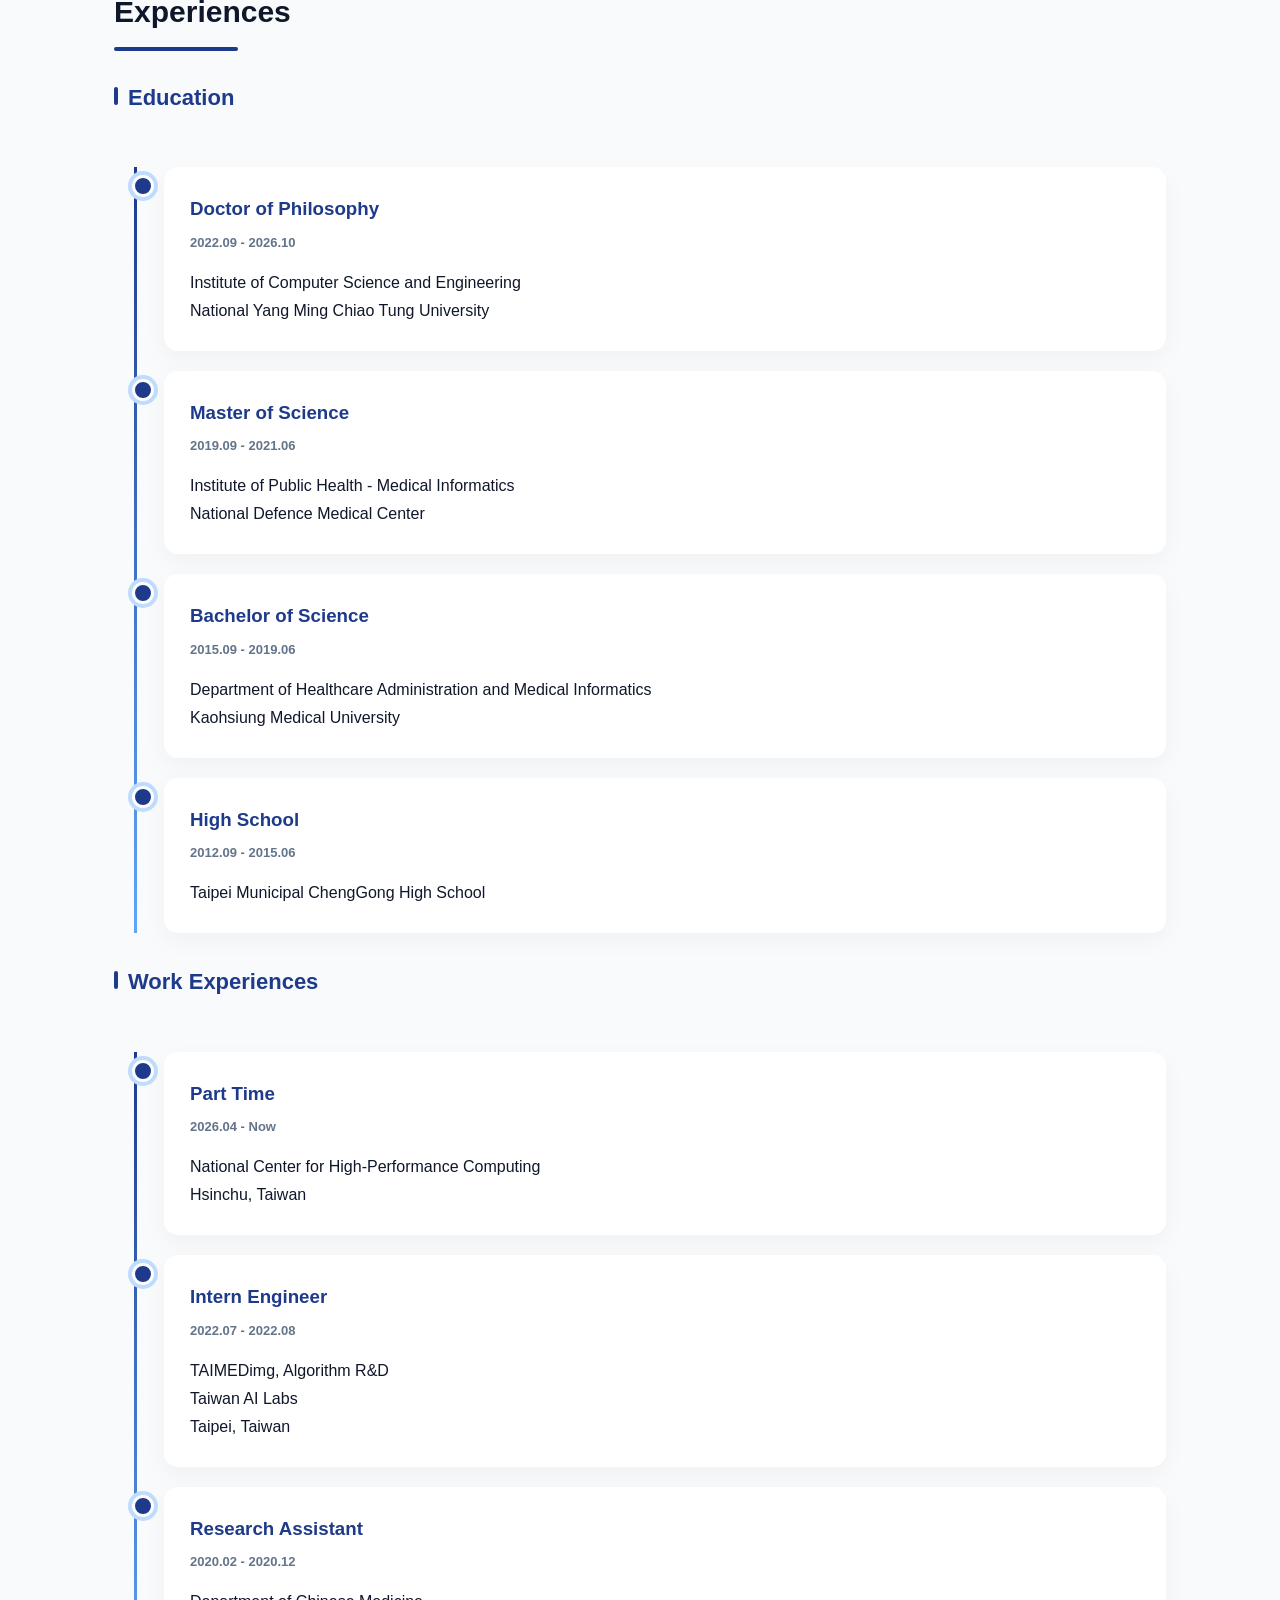
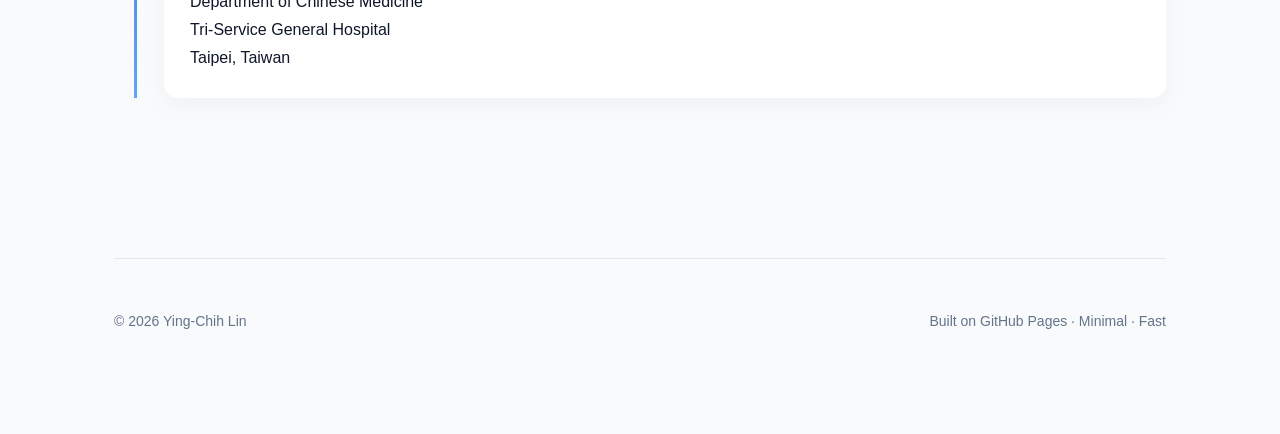
==== commit 09f1dbbf: "Enlarge profile photo and add resume link Co-Authored-By: Claude Opus 5.5 <noreply@anthropic.com>" ====
--- a/index.html
+++ b/index.html
@@ -48,6 +48,9 @@
         <a class="btn" href="https://www.linkedin.com/in/ying-chih-lin-a31a74209?utm_source=share_via&utm_content=profile&utm_medium=member_ios" target="_blank">
           LinkedIn <span class="hint">contact</span>
         </a>
+        <a class="btn" href="https://drive.google.com/file/d/1_zld2mDddzMER-MD5PLH81U0kMEZJN2M/view?usp=sharing" target="_blank">
+          Resume <span class="hint">CV</span>
+        </a>
 
 
       </div>
--- a/assets/style.css
+++ b/assets/style.css
@@ -154,8 +154,8 @@
 
 .avatar {
   flex-shrink: 0;
-  width: 96px;
-  height: 96px;
+  width: 120px;
+  height: 120px;
   border-radius: 50%;
   object-fit: cover;
   border: 3px solid #fff;
@@ -173,8 +173,8 @@
   }
 
   .avatar {
-    width: 72px;
-    height: 72px;
+    width: 88px;
+    height: 88px;
   }
 
   .hero-profile .h1 {
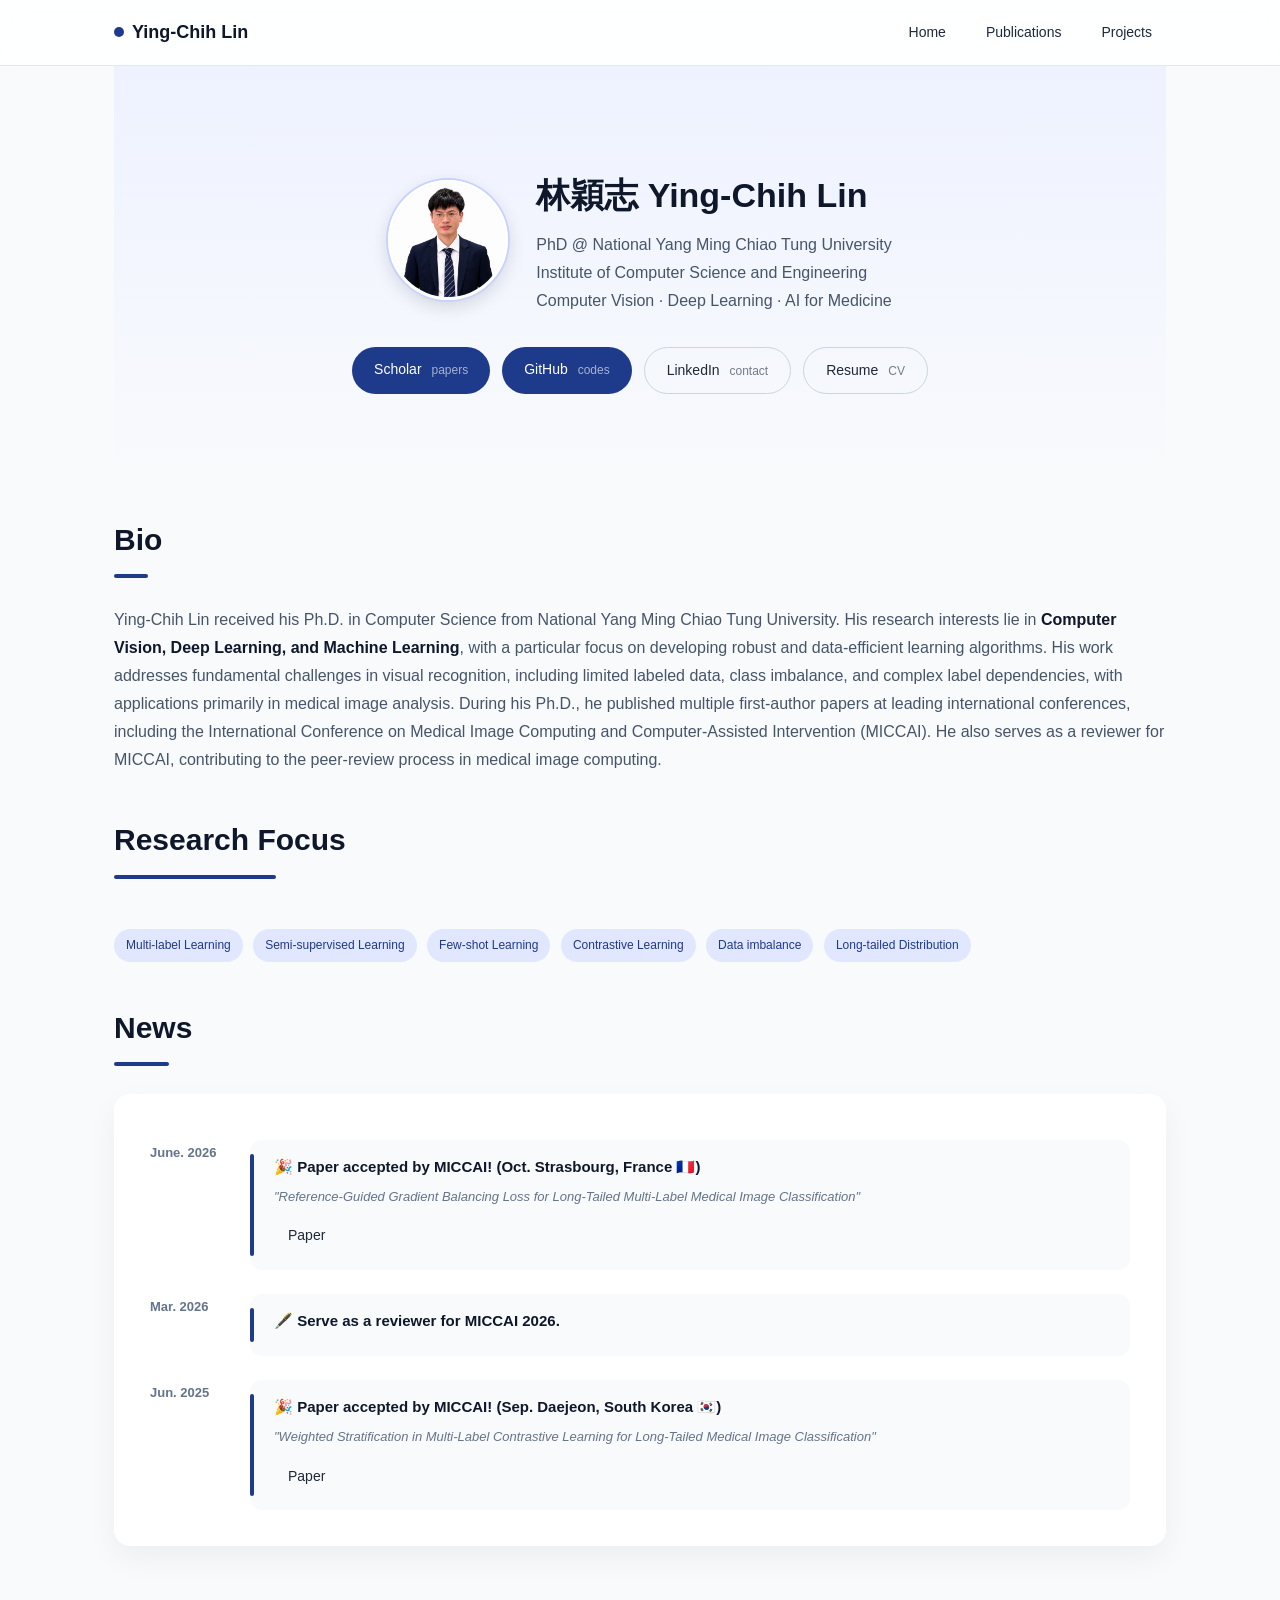
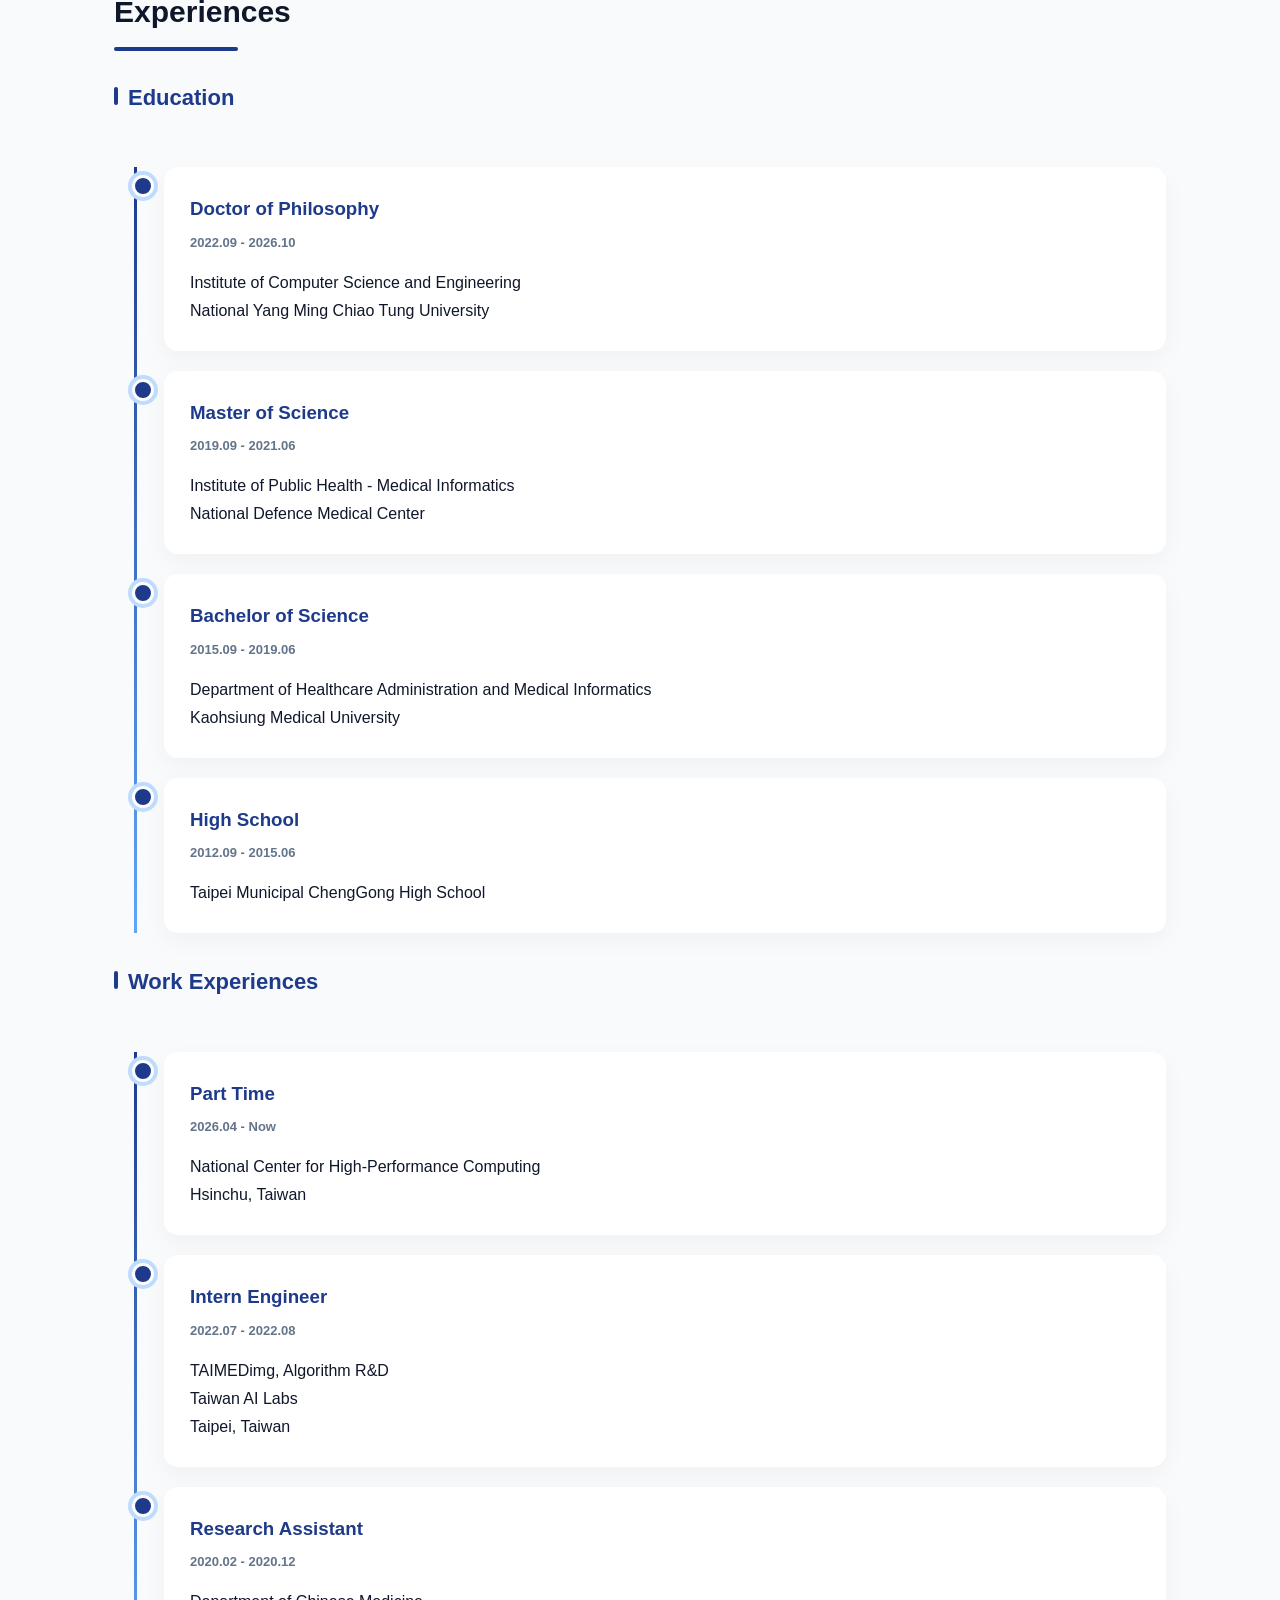
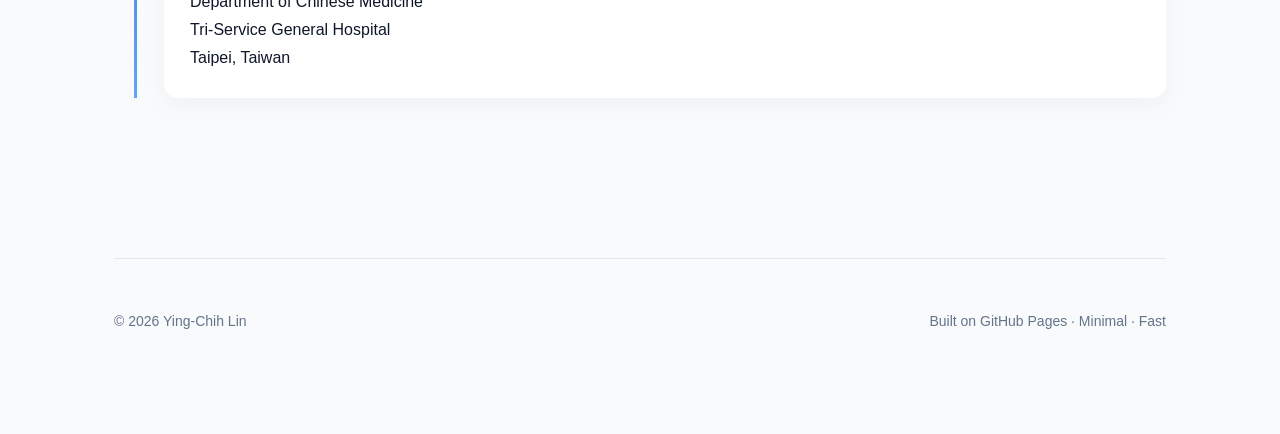
==== commit 84f2d868: "Remove email link, fix mobile hero layout, and bust CSS cache Co-Authored-By: Claude Opus 5.5 <norep" ====
--- a/index.html
+++ b/index.html
@@ -4,7 +4,7 @@
   <meta charset="utf-8" />
   <meta name="viewport" content="width=device-width,initial-scale=1" />
   <title>Projects | Ying-Chih Lin</title>
-  <link rel="stylesheet" href="assets/style.css" />
+  <link rel="stylesheet" href="assets/style.css?v=2" />
 </head>
 <body>
   <div class="nav">
@@ -42,9 +42,6 @@
         <a class="btn primary" href="https://github.com/xup6YJ" target="_blank">
           GitHub <span class="hint">codes</span>
         </a>
-        <a class="btn" href="mailto:xup6yj9619@gmail.com" target="_blank">
-          Email <span class="hint">contact</span>
-        </a>
         <a class="btn" href="https://www.linkedin.com/in/ying-chih-lin-a31a74209?utm_source=share_via&utm_content=profile&utm_medium=member_ios" target="_blank">
           LinkedIn <span class="hint">contact</span>
         </a>
--- a/assets/style.css
+++ b/assets/style.css
@@ -182,8 +182,34 @@
   }
 
   .hero-profile .subtitle {
+    font-size: 12px;
+    line-height: 1.6;
+  }
+
+  .hero-top {
+    align-items: flex-start;
+    justify-content: flex-start;
+  }
+
+  .hero-profile .actions {
+    gap: 8px;
+  }
+
+  .hero-profile .btn {
+    padding: 7px 12px;
     font-size: 13px;
-    line-height: 1.6;
+  }
+
+  .hero-profile .hint {
+    display: none;
+  }
+
+  .brand {
+    white-space: nowrap;
+  }
+
+  .links {
+    gap: 0;
   }
 }
 
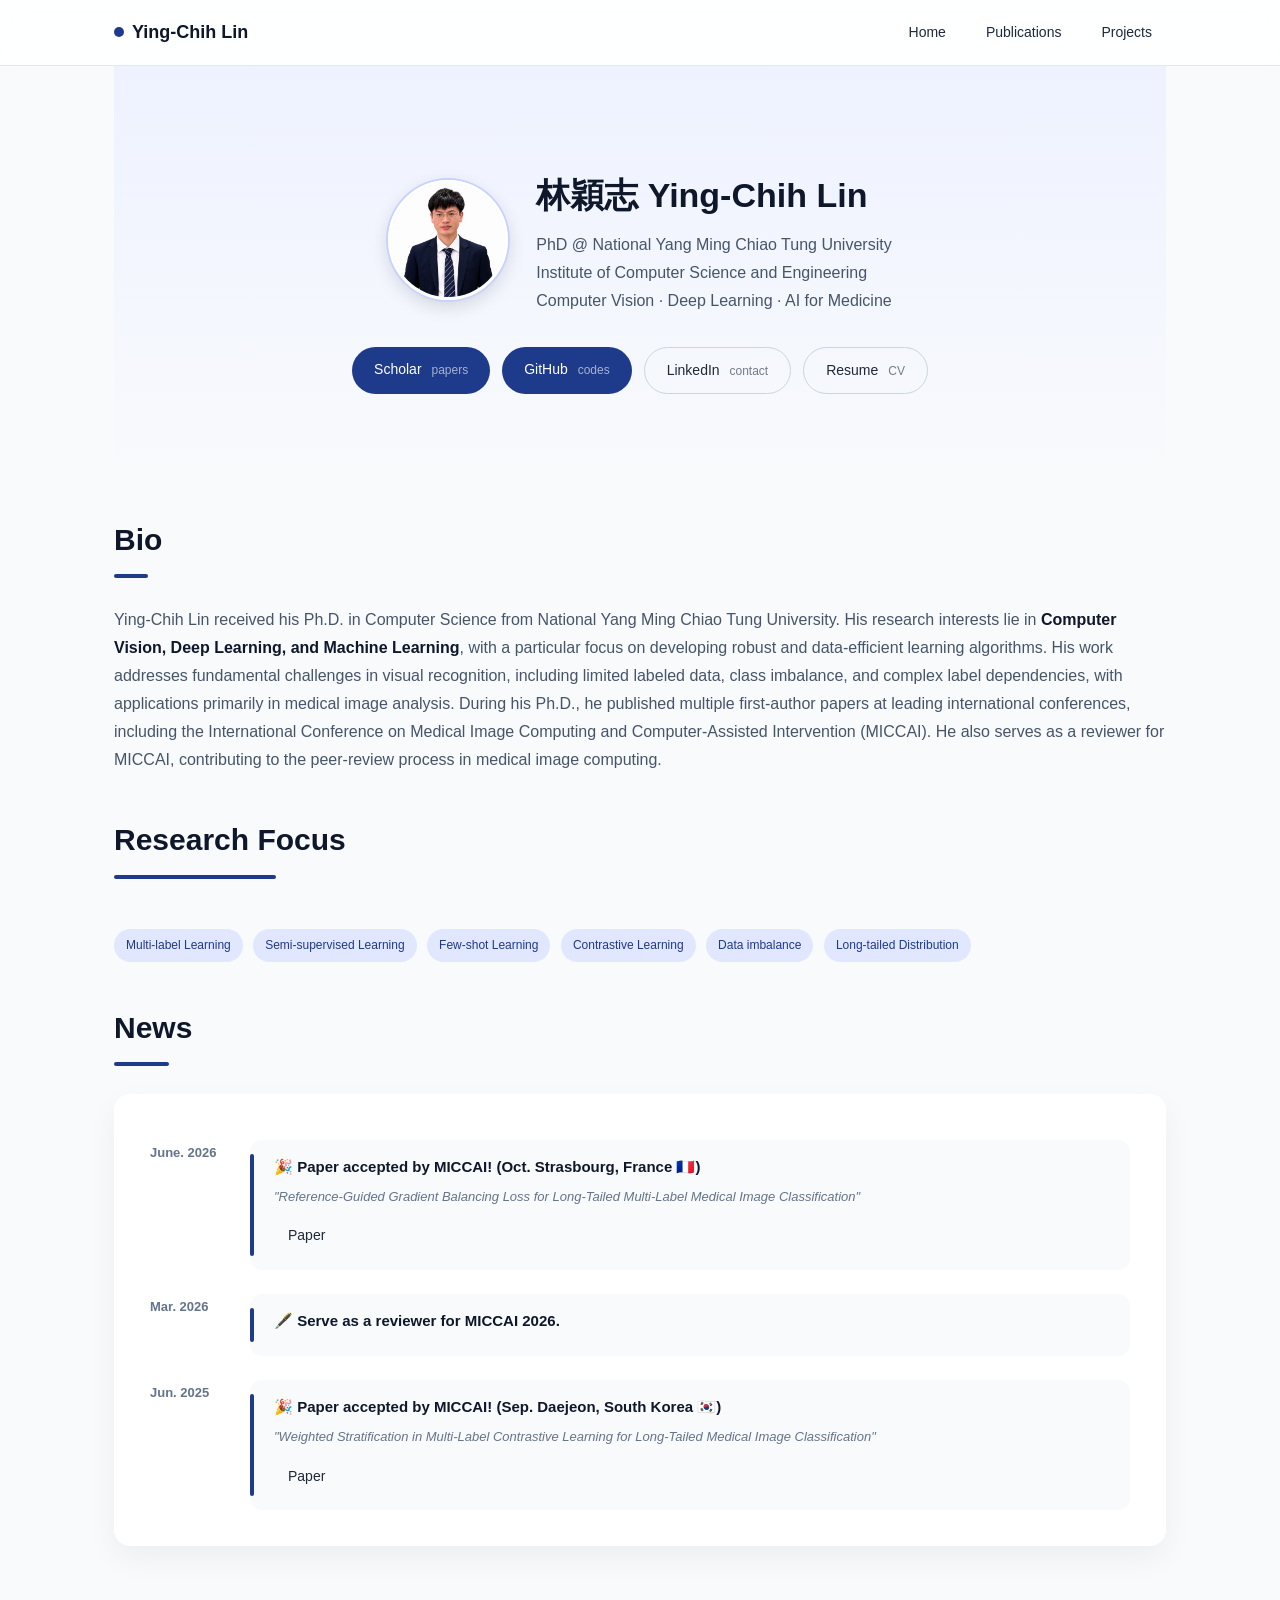
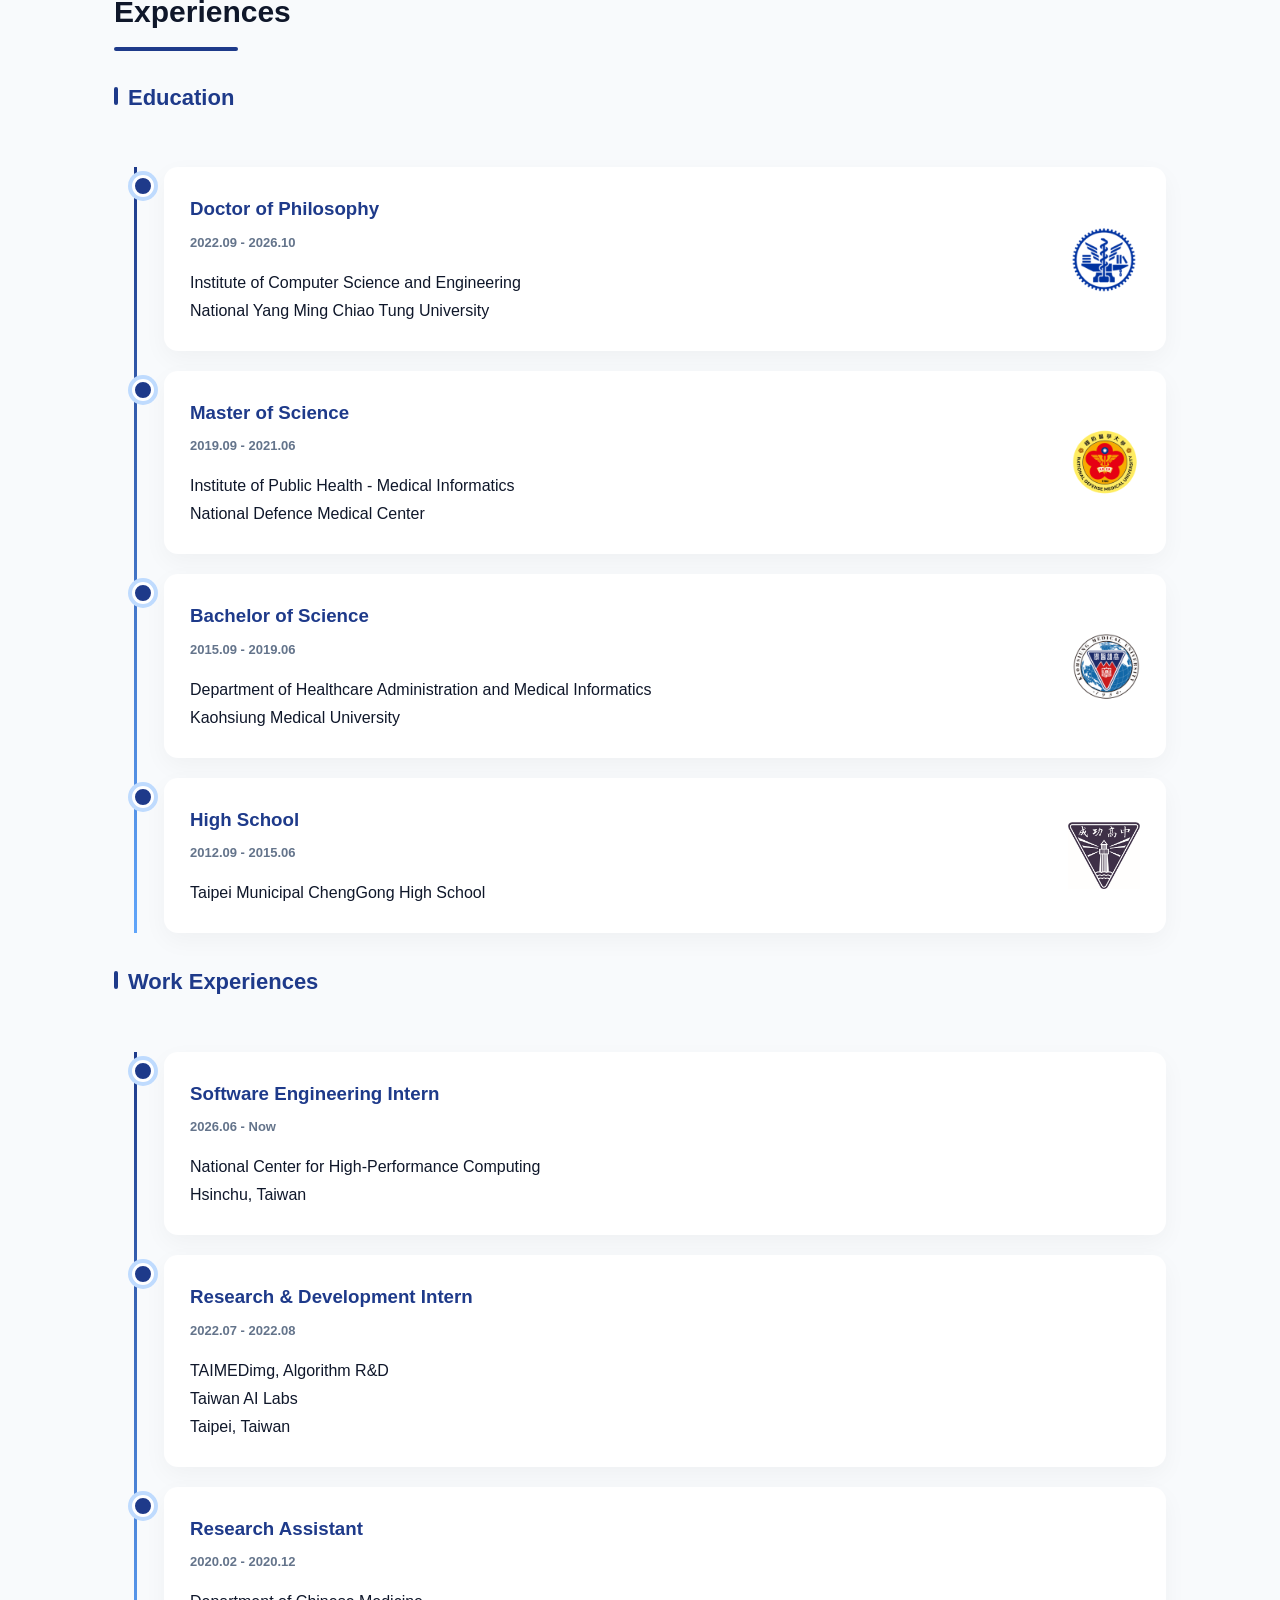
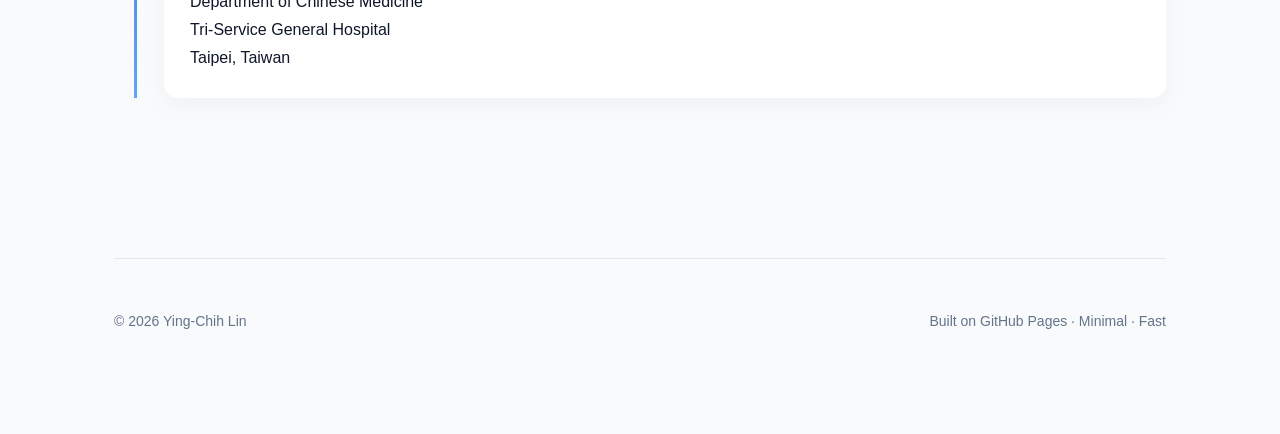
==== commit 32b16803: "Add school logos to education timeline and update work titles Co-Authored-By: Claude Opus 5.5 <norep" ====
--- a/index.html
+++ b/index.html
@@ -4,7 +4,7 @@
   <meta charset="utf-8" />
   <meta name="viewport" content="width=device-width,initial-scale=1" />
   <title>Projects | Ying-Chih Lin</title>
-  <link rel="stylesheet" href="assets/style.css?v=2" />
+  <link rel="stylesheet" href="assets/style.css?v=3" />
 </head>
 <body>
   <div class="nav">
@@ -139,7 +139,8 @@
         <div class="timeline">
 
         <div class="timeline-item">
-            <div class="timeline-content">
+            <div class="timeline-content has-logo">
+            <div class="timeline-text">
             <h3>Doctor of Philosophy</h3>
             <span class="timeline-date">2022.09 - 2026.10</span>
             <p>
@@ -147,10 +148,13 @@
                 National Yang Ming Chiao Tung University
             </p>
             </div>
-        </div>
-
-        <div class="timeline-item">
-            <div class="timeline-content">
+            <img class="school-logo" src="assets/nycu.png" alt="National Yang Ming Chiao Tung University logo" />
+            </div>
+        </div>
+
+        <div class="timeline-item">
+            <div class="timeline-content has-logo">
+            <div class="timeline-text">
             <h3>Master of Science</h3>
             <span class="timeline-date">2019.09 - 2021.06</span>
             <p>
@@ -158,10 +162,13 @@
                 National Defence Medical Center
             </p>
             </div>
-        </div>
-
-        <div class="timeline-item">
-            <div class="timeline-content">
+            <img class="school-logo" src="assets/ndmu.png" alt="National Defense Medical Center logo" />
+            </div>
+        </div>
+
+        <div class="timeline-item">
+            <div class="timeline-content has-logo">
+            <div class="timeline-text">
             <h3>Bachelor of Science</h3>
             <span class="timeline-date">2015.09 - 2019.06</span>
             <p>
@@ -169,15 +176,20 @@
                 Kaohsiung Medical University
             </p>
             </div>
-        </div>
-
-        <div class="timeline-item">
-            <div class="timeline-content">
+            <img class="school-logo" src="assets/kmu.png" alt="Kaohsiung Medical University logo" />
+            </div>
+        </div>
+
+        <div class="timeline-item">
+            <div class="timeline-content has-logo">
+            <div class="timeline-text">
             <h3>High School</h3>
             <span class="timeline-date">2012.09 - 2015.06</span>
             <p>
                 Taipei Municipal ChengGong High School
             </p>
+            </div>
+            <img class="school-logo" src="assets/cgsh.png" alt="Taipei Municipal ChengGong High School logo" />
             </div>
         </div>
 
@@ -191,8 +203,8 @@
         
         <div class="timeline-item">
             <div class="timeline-content">
-            <h3>Part Time</h3>
-            <span class="timeline-date">2026.04 - Now</span>
+            <h3>Software Engineering Intern</h3>
+            <span class="timeline-date">2026.06 - Now</span>
             <p>
                 <!-- TAIMEDimg, Algorithm R&D<br> -->
                 National Center for High-Performance Computing<br>
@@ -204,7 +216,7 @@
 
         <div class="timeline-item">
             <div class="timeline-content">
-            <h3>Intern Engineer</h3>
+            <h3>Research & Development Intern</h3>
             <span class="timeline-date">2022.07 - 2022.08</span>
             <p>
                 TAIMEDimg, Algorithm R&D<br>
--- a/assets/style.css
+++ b/assets/style.css
@@ -410,6 +410,27 @@
   color: #1e3a8a;
 }
 
+.timeline-content.has-logo {
+  display: flex;
+  align-items: center;
+  justify-content: space-between;
+  gap: 20px;
+}
+
+.school-logo {
+  width: 72px;
+  height: 72px;
+  object-fit: contain;
+  flex-shrink: 0;
+}
+
+@media (max-width: 640px) {
+  .school-logo {
+    width: 48px;
+    height: 48px;
+  }
+}
+
 .timeline-date {
   display: block;
   font-size: 13px;
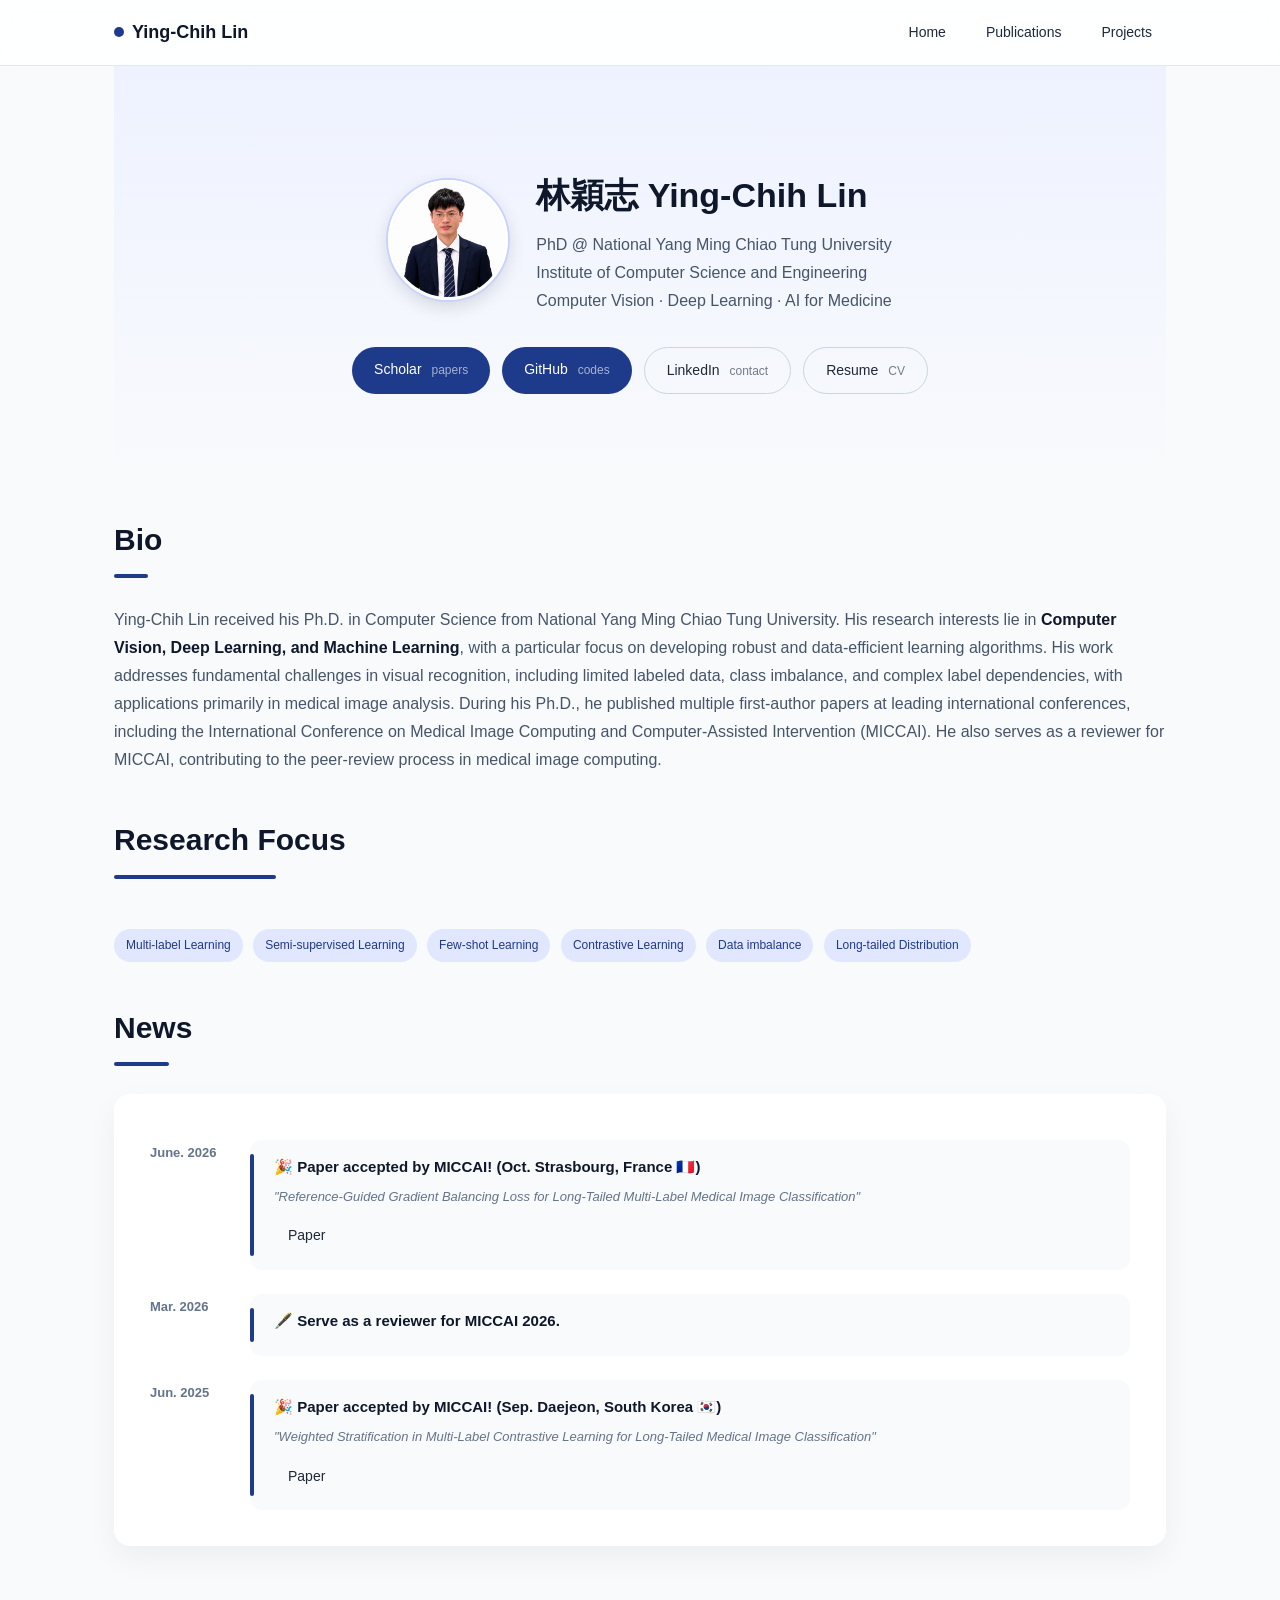
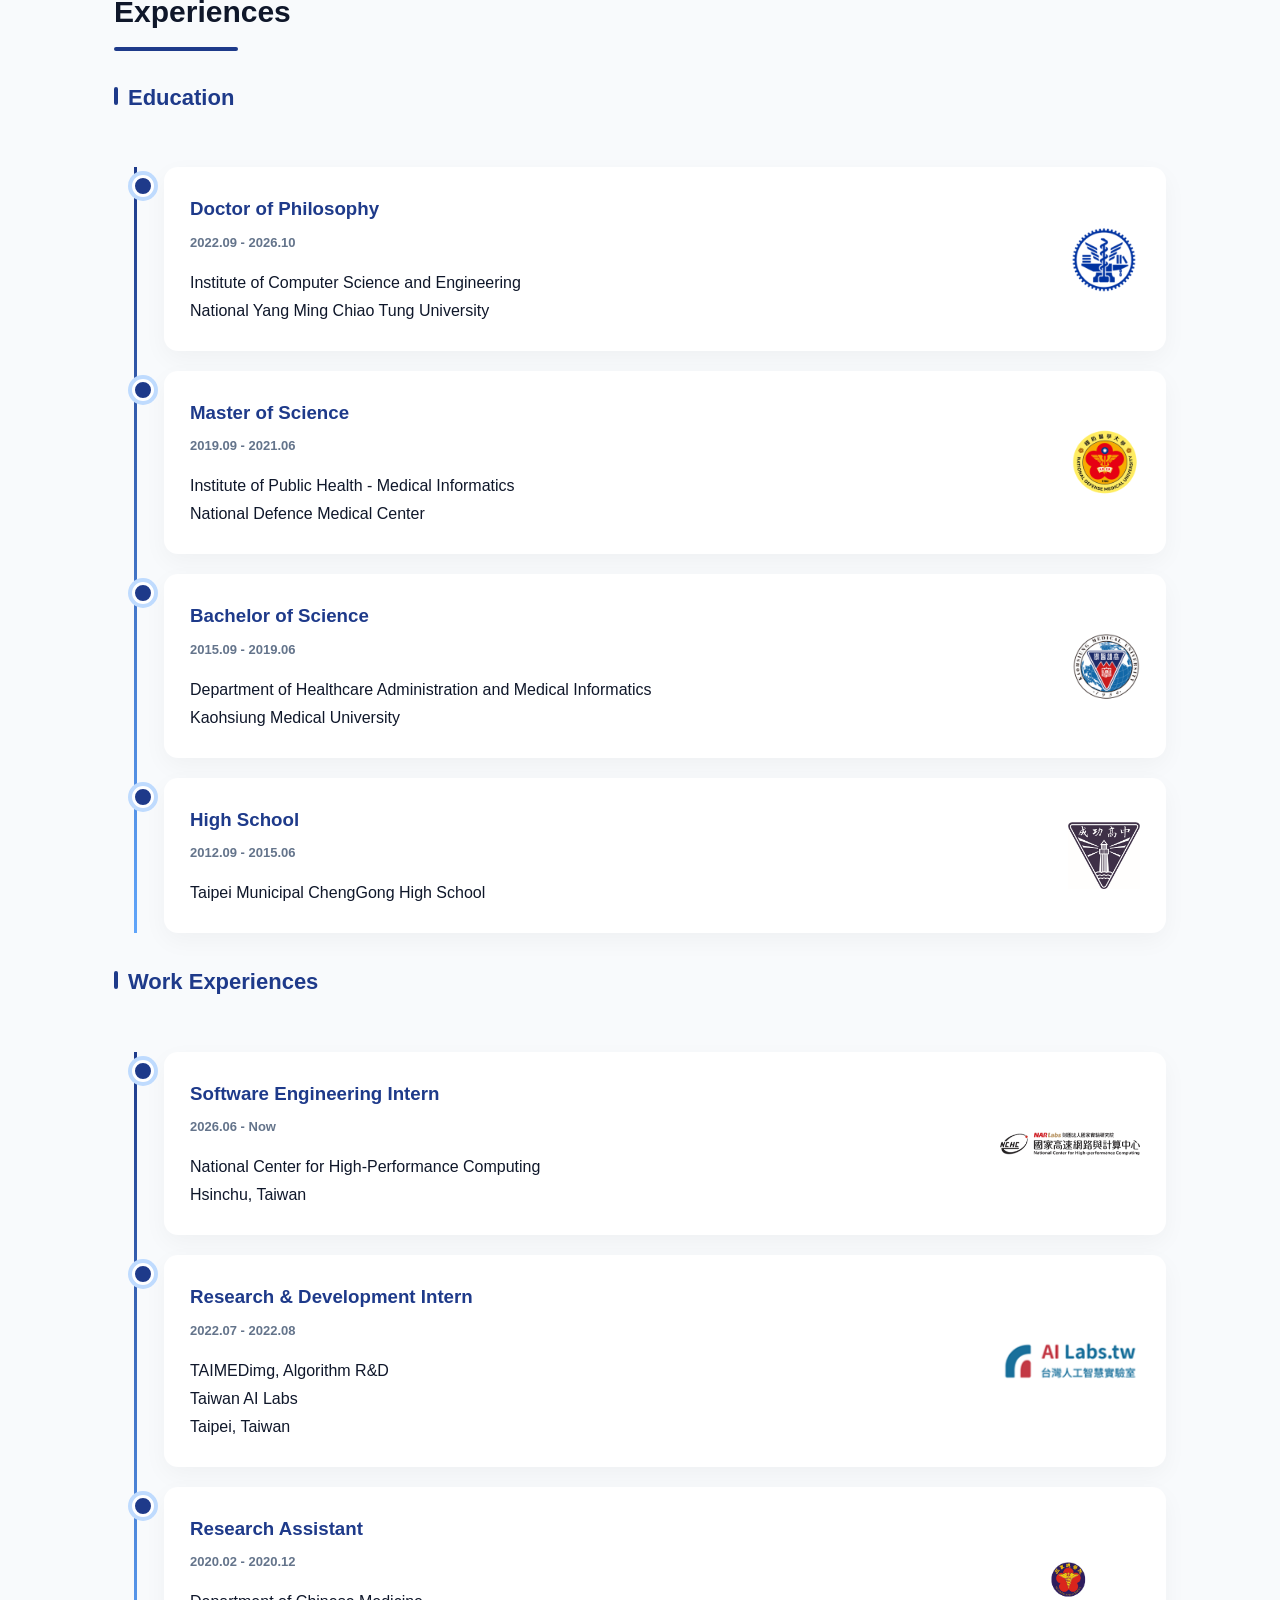
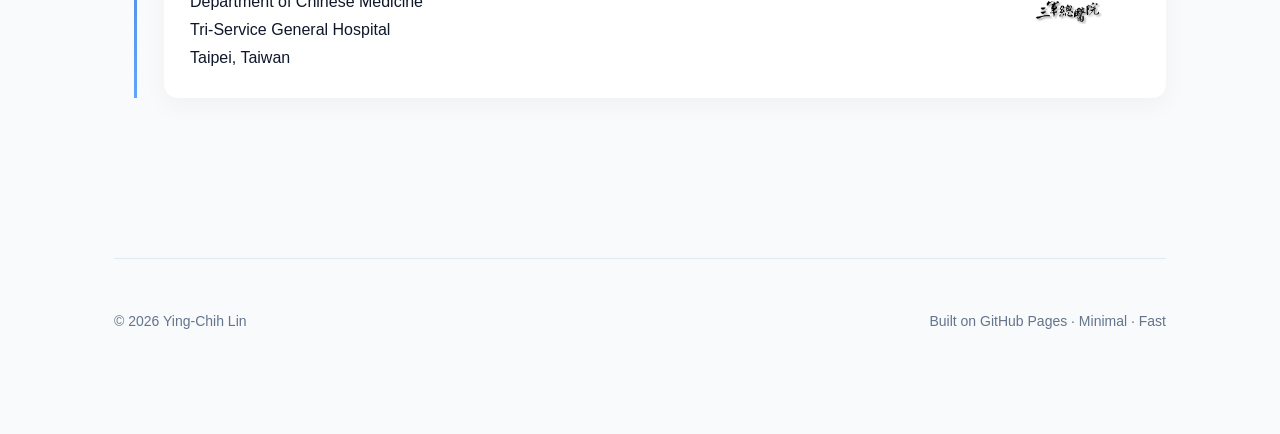
==== commit 0f692539: "Add company logos to work experience timeline Co-Authored-By: Claude Opus 5.5 <noreply@anthropic.com" ====
--- a/index.html
+++ b/index.html
@@ -4,7 +4,7 @@
   <meta charset="utf-8" />
   <meta name="viewport" content="width=device-width,initial-scale=1" />
   <title>Projects | Ying-Chih Lin</title>
-  <link rel="stylesheet" href="assets/style.css?v=3" />
+  <link rel="stylesheet" href="assets/style.css?v=4" />
 </head>
 <body>
   <div class="nav">
@@ -202,7 +202,8 @@
         <div class="timeline">
         
         <div class="timeline-item">
-            <div class="timeline-content">
+            <div class="timeline-content has-logo">
+            <div class="timeline-text">
             <h3>Software Engineering Intern</h3>
             <span class="timeline-date">2026.06 - Now</span>
             <p>
@@ -211,11 +212,14 @@
                 Hsinchu, Taiwan
             </p>
             </div>
-        </div>
-
-
-        <div class="timeline-item">
-            <div class="timeline-content">
+            <img class="company-logo" src="assets/NCHC.png" alt="National Center for High-Performance Computing logo" />
+            </div>
+        </div>
+
+
+        <div class="timeline-item">
+            <div class="timeline-content has-logo">
+            <div class="timeline-text">
             <h3>Research & Development Intern</h3>
             <span class="timeline-date">2022.07 - 2022.08</span>
             <p>
@@ -224,11 +228,14 @@
                 Taipei, Taiwan
             </p>
             </div>
-        </div>
-
-
-        <div class="timeline-item">
-            <div class="timeline-content">
+            <img class="company-logo" src="assets/AILABS.png" alt="Taiwan AI Labs logo" />
+            </div>
+        </div>
+
+
+        <div class="timeline-item">
+            <div class="timeline-content has-logo">
+            <div class="timeline-text">
             <h3>Research Assistant</h3>
             <span class="timeline-date">2020.02 - 2020.12</span>
             <p>
@@ -236,6 +243,8 @@
                 Tri-Service General Hospital<br>
                 Taipei, Taiwan
             </p>
+            </div>
+            <img class="company-logo" src="assets/TSGH.png" alt="Tri-Service General Hospital logo" />
             </div>
         </div>
 
--- a/assets/style.css
+++ b/assets/style.css
@@ -424,10 +424,22 @@
   flex-shrink: 0;
 }
 
+.company-logo {
+  width: 140px;
+  height: 64px;
+  object-fit: contain;
+  flex-shrink: 0;
+}
+
 @media (max-width: 640px) {
   .school-logo {
     width: 48px;
     height: 48px;
+  }
+
+  .company-logo {
+    width: 88px;
+    height: 44px;
   }
 }
 
